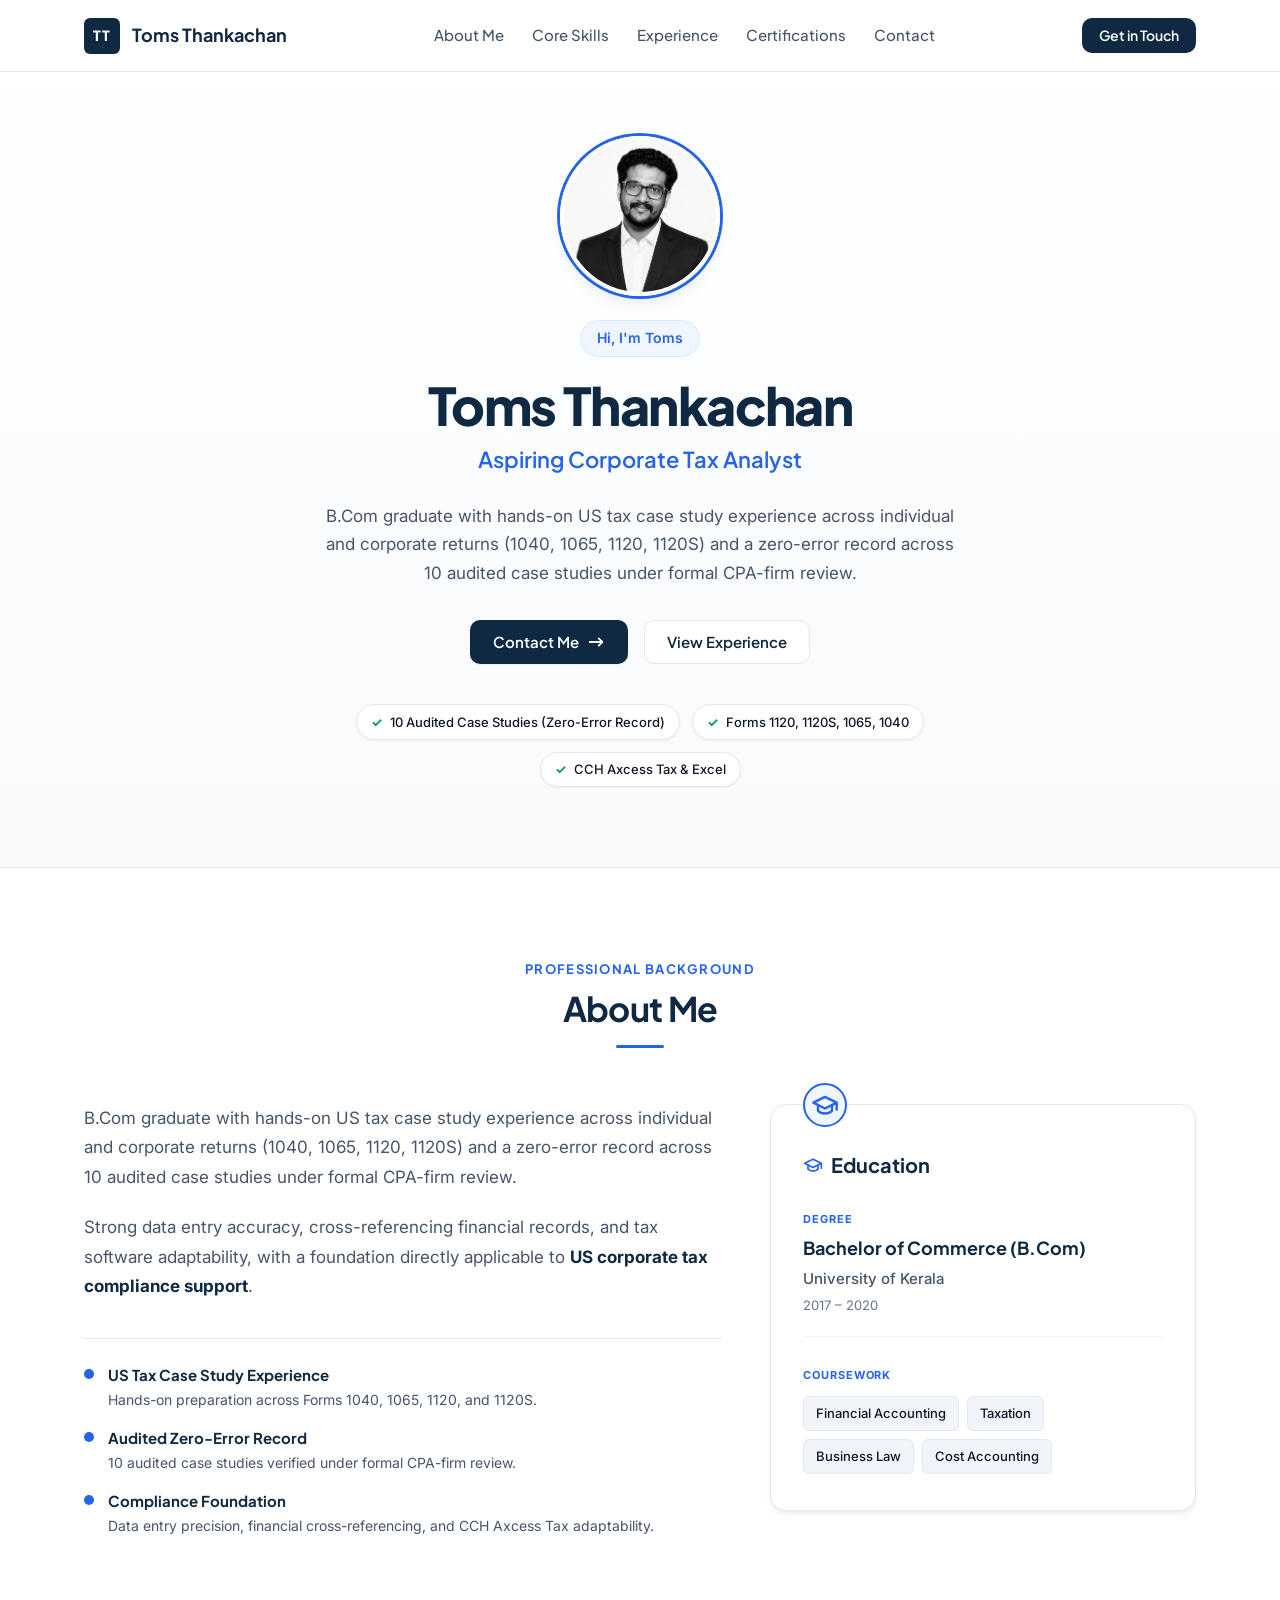
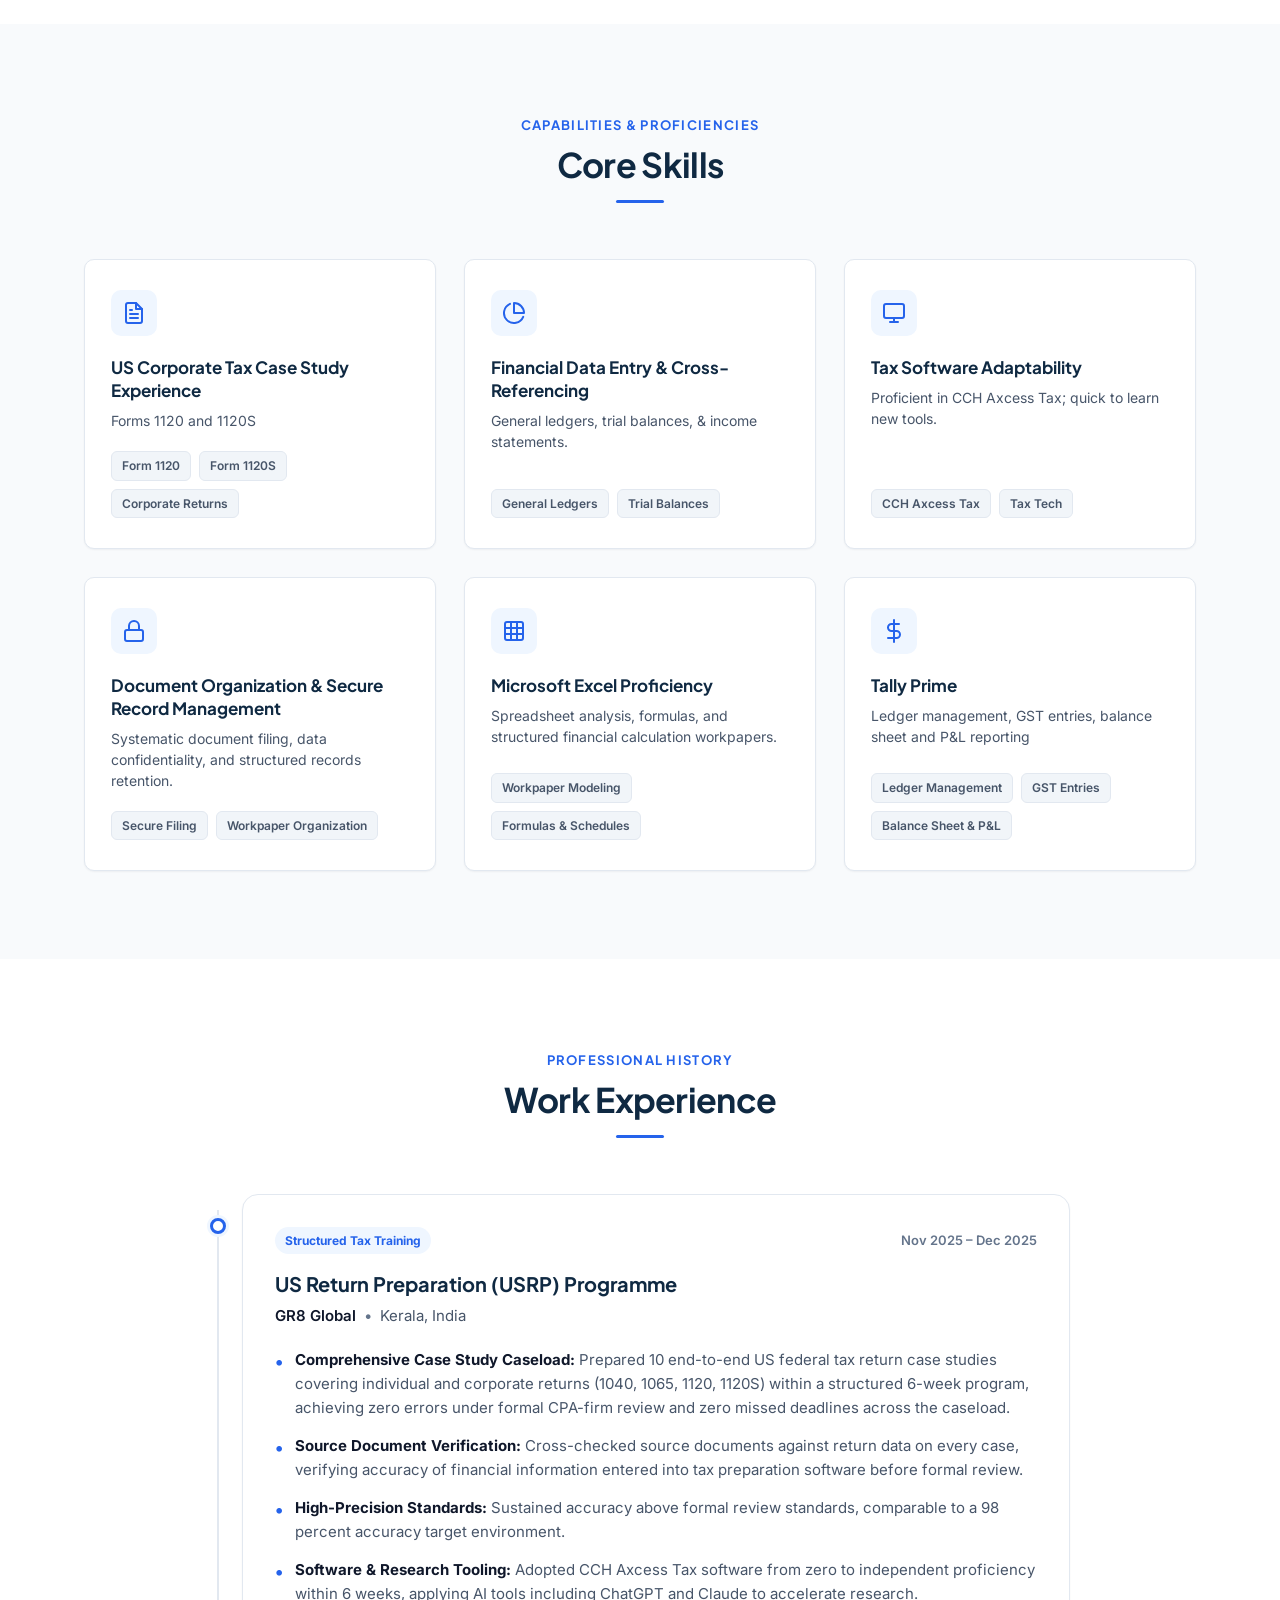
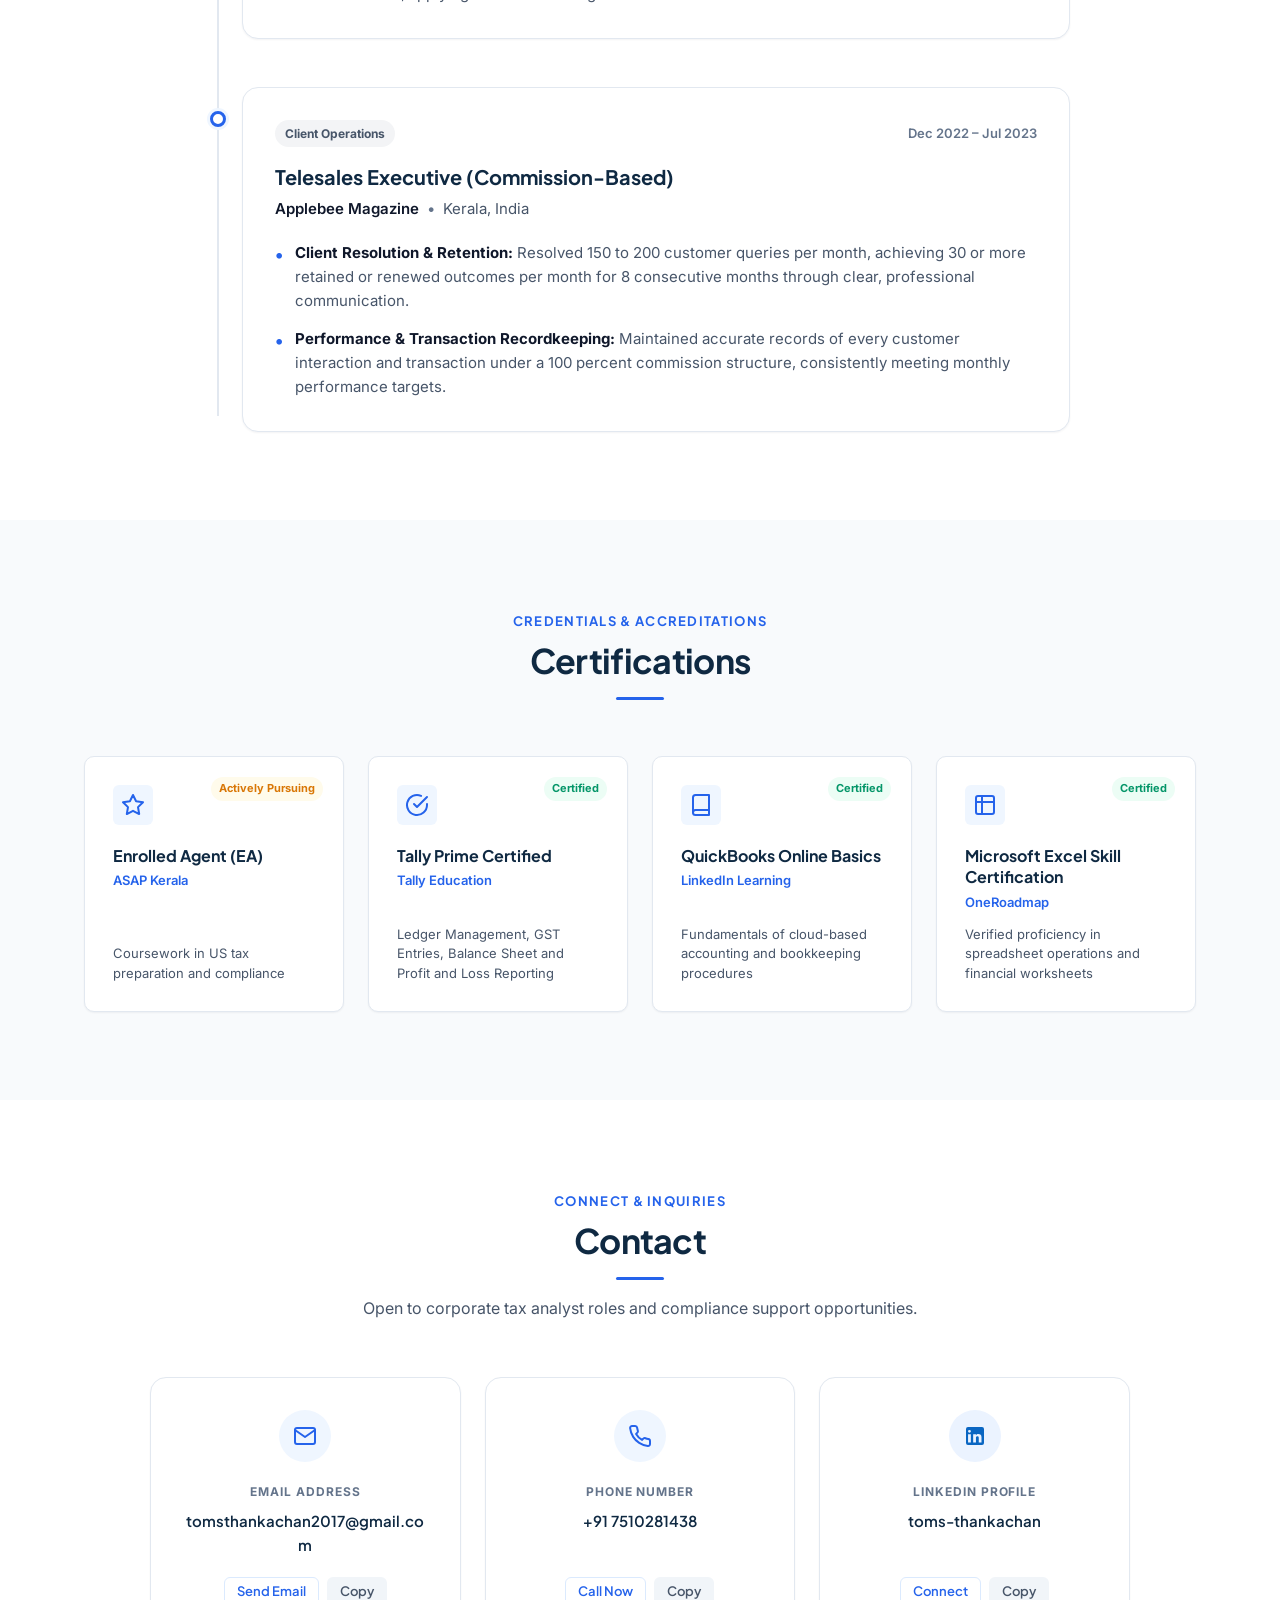
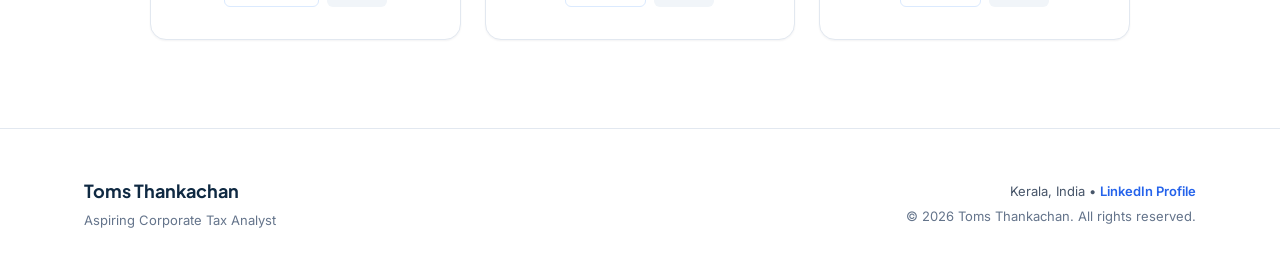
==== index.html @ 12f1b810 "Initial commit - Portfolio website for Toms Thankachan" ====
<!DOCTYPE html>
<html lang="en">

<head>
  <meta charset="UTF-8" />
  <meta name="viewport" content="width=device-width, initial-scale=1.0" />
  <meta name="description"
    content="Professional Portfolio of Toms Thankachan — Aspiring Corporate Tax Analyst with hands-on US tax case study experience (Forms 1040, 1065, 1120, 1120S) and zero-error audit record." />
  <title>Toms Thankachan | Aspiring Corporate Tax Analyst</title>

  <!-- Google Fonts: Plus Jakarta Sans & Inter -->
  <link rel="preconnect" href="https://fonts.googleapis.com" />
  <link rel="preconnect" href="https://fonts.gstatic.com" crossorigin />
  <link
    href="https://fonts.googleapis.com/css2?family=Inter:wght@400;500;600;700&family=Plus+Jakarta+Sans:wght@500;600;700;800&display=swap"
    rel="stylesheet" />

  <!-- Favicon -->
  <link rel="icon" type="image/svg+xml" href="favicon.svg" />

  <!-- Stylesheet -->
  <link rel="stylesheet" href="styles.css" />
</head>

<body>
  <!-- Header / Navigation Bar -->
  <header class="site-header" id="navbar">
    <div class="container nav-container">
      <a href="#hero" class="brand-logo" aria-label="Toms Thankachan Home">
        <span class="logo-mark">TT</span>
        <span class="logo-text">Toms Thankachan</span>
      </a>

      <nav class="main-nav" id="mainNav" aria-label="Primary Navigation">
        <ul class="nav-links">
          <li><a href="#summary" class="nav-link">About Me</a></li>
          <li><a href="#skills" class="nav-link">Core Skills</a></li>
          <li><a href="#experience" class="nav-link">Experience</a></li>
          <li><a href="#certifications" class="nav-link">Certifications</a></li>
          <li><a href="#contact" class="nav-link nav-cta-link">Contact</a></li>
        </ul>
      </nav>

      <div class="nav-actions">
        <a href="#contact" class="btn btn-sm btn-primary header-cta">Get in Touch</a>
        <button class="mobile-toggle" id="mobileToggle" aria-label="Toggle Navigation Menu" aria-expanded="false">
          <span class="hamburger-bar"></span>
          <span class="hamburger-bar"></span>
          <span class="hamburger-bar"></span>
        </button>
      </div>
    </div>
  </header>

  <!-- Main Content Wrapper -->
  <main>
    <!-- Section 1: Hero -->
    <section class="section hero-section" id="hero">
      <div class="container hero-container">
        <div class="hero-photo reveal">
          <img src="TOMS.jpeg" alt="Toms Thankachan — Aspiring Corporate Tax Analyst" class="hero-photo-img" width="160"
            height="160" />
        </div>

        <div class="hero-content reveal delay-1">
          <div class="badge hero-badge">
            <span>Hi, I'm Toms</span>
          </div>

          <h1 class="hero-title">Toms Thankachan</h1>
          <p class="hero-tagline">Aspiring Corporate Tax Analyst</p>

          <p class="hero-intro">
            B.Com graduate with hands-on US tax case study experience across individual and corporate returns (1040,
            1065, 1120, 1120S) and a zero-error record across 10 audited case studies under formal CPA-firm review.
          </p>

          <div class="hero-cta-group">
            <a href="#contact" class="btn btn-primary" id="heroContactBtn">
              <span>Contact Me</span>
              <svg viewBox="0 0 20 20" fill="currentColor" width="18" height="18" aria-hidden="true">
                <path fill-rule="evenodd"
                  d="M12.293 5.293a1 1 0 011.414 0l4 4a1 1 0 010 1.414l-4 4a1 1 0 01-1.414-1.414L14.586 11H3a1 1 0 110-2h11.586l-2.293-2.293a1 1 0 010-1.414z"
                  clip-rule="evenodd" />
              </svg>
            </a>
            <a href="#experience" class="btn btn-secondary">
              <span>View Experience</span>
            </a>
          </div>

          <div class="hero-highlights">
            <div class="highlight-pill">
              <span class="pill-check">&#10003;</span>
              <span>10 Audited Case Studies (Zero-Error Record)</span>
            </div>
            <div class="highlight-pill">
              <span class="pill-check">&#10003;</span>
              <span>Forms 1120, 1120S, 1065, 1040</span>
            </div>
            <div class="highlight-pill">
              <span class="pill-check">&#10003;</span>
              <span>CCH Axcess Tax & Excel</span>
            </div>
          </div>
        </div>
      </div>
    </section>

    <!-- Section 2: About Me (Summary + Education merged) -->
    <section class="section about-section" id="summary">
      <div class="container">
        <div class="section-header reveal">
          <span class="section-eyebrow">Professional Background</span>
          <h2 class="section-title">About Me</h2>
          <div class="section-title-line"></div>
        </div>

        <div class="about-grid reveal">
          <!-- Left Column: Summary Text -->
          <div class="about-text-col">
            <p class="about-paragraph">
              B.Com graduate with hands-on US tax case study experience across individual and corporate returns (1040,
              1065, 1120, 1120S) and a zero-error record across 10 audited case studies under formal CPA-firm review.
            </p>
            <p class="about-paragraph">
              Strong data entry accuracy, cross-referencing financial records, and tax software adaptability, with a
              foundation directly applicable to <strong>US corporate tax compliance support</strong>.
            </p>

            <div class="about-highlights">
              <div class="about-highlight-item">
                <div class="about-highlight-dot"></div>
                <div>
                  <strong>US Tax Case Study Experience</strong>
                  <p>Hands-on preparation across Forms 1040, 1065, 1120, and 1120S.</p>
                </div>
              </div>
              <div class="about-highlight-item">
                <div class="about-highlight-dot"></div>
                <div>
                  <strong>Audited Zero-Error Record</strong>
                  <p>10 audited case studies verified under formal CPA-firm review.</p>
                </div>
              </div>
              <div class="about-highlight-item">
                <div class="about-highlight-dot"></div>
                <div>
                  <strong>Compliance Foundation</strong>
                  <p>Data entry precision, financial cross-referencing, and CCH Axcess Tax adaptability.</p>
                </div>
              </div>
            </div>
          </div>

          <!-- Right Column: Education Card -->
          <div class="about-edu-col">
            <div class="about-edu-card">
              <div class="about-edu-icon-ring">
                <svg viewBox="0 0 24 24" width="28" height="28" fill="none" stroke="currentColor" stroke-width="2"
                  stroke-linecap="round" stroke-linejoin="round">
                  <path d="M22 10v6M2 10l10-5 10 5-10 5z"></path>
                  <path d="M6 12v5c3 3 9 3 12 0v-5"></path>
                </svg>
              </div>
              <h3 class="about-edu-heading">
                <svg viewBox="0 0 24 24" width="20" height="20" fill="none" stroke="currentColor" stroke-width="2"
                  stroke-linecap="round" stroke-linejoin="round" class="about-edu-heading-icon">
                  <path d="M22 10v6M2 10l10-5 10 5-10 5z"></path>
                  <path d="M6 12v5c3 3 9 3 12 0v-5"></path>
                </svg>
                Education
              </h3>

              <div class="about-edu-body">
                <span class="about-edu-label">DEGREE</span>
                <h4 class="about-edu-degree">Bachelor of Commerce (B.Com)</h4>
                <p class="about-edu-institution">University of Kerala</p>
                <p class="about-edu-period">2017 – 2020</p>
              </div>

              <div class="about-edu-coursework">
                <span class="about-edu-label">COURSEWORK</span>
                <div class="coursework-tags">
                  <span class="coursework-tag">Financial Accounting</span>
                  <span class="coursework-tag">Taxation</span>
                  <span class="coursework-tag">Business Law</span>
                  <span class="coursework-tag">Cost Accounting</span>
                </div>
              </div>
            </div>
          </div>
        </div>
      </div>
    </section>

    <!-- Section 3: Core Skills -->
    <section class="section skills-section" id="skills">
      <div class="container">
        <div class="section-header reveal">
          <span class="section-eyebrow">Capabilities & Proficiencies</span>
          <h2 class="section-title">Core Skills</h2>
          <div class="section-title-line"></div>
        </div>

        <div class="skills-grid">
          <!-- Skill 1 -->
          <div class="skill-card reveal">
            <div class="skill-icon-wrapper">
              <svg viewBox="0 0 24 24" width="24" height="24" fill="none" stroke="currentColor" stroke-width="2"
                stroke-linecap="round" stroke-linejoin="round">
                <path d="M14 2H6a2 2 0 0 0-2 2v16a2 2 0 0 0 2 2h12a2 2 0 0 0 2-2V8z"></path>
                <polyline points="14 2 14 8 20 8"></polyline>
                <line x1="16" y1="13" x2="8" y2="13"></line>
                <line x1="16" y1="17" x2="8" y2="17"></line>
                <polyline points="10 9 9 9 8 9"></polyline>
              </svg>
            </div>
            <div class="skill-content">
              <h3 class="skill-title">US Corporate Tax Case Study Experience</h3>
              <p class="skill-description">Forms 1120 and 1120S</p>
              <div class="skill-tags">
                <span class="skill-tag">Form 1120</span>
                <span class="skill-tag">Form 1120S</span>
                <span class="skill-tag">Corporate Returns</span>
              </div>
            </div>
          </div>

          <!-- Skill 2 -->
          <div class="skill-card reveal delay-1">
            <div class="skill-icon-wrapper">
              <svg viewBox="0 0 24 24" width="24" height="24" fill="none" stroke="currentColor" stroke-width="2" stroke-linecap="round" stroke-linejoin="round">
                <path d="M21.21 15.89A10 10 0 1 1 8 2.83"></path>
                <path d="M22 12A10 10 0 0 0 12 2v10z"></path>
              </svg>
            </div>
            <div class="skill-content">
              <h3 class="skill-title">Financial Data Entry & Cross-Referencing</h3>
              <p class="skill-description">General ledgers, trial balances, & income statements.</p>
              <div class="skill-tags">
                <span class="skill-tag">General Ledgers</span>
                <span class="skill-tag">Trial Balances</span>
              </div>
            </div>
          </div>

          <!-- Skill 3 -->
          <div class="skill-card reveal delay-2">
            <div class="skill-icon-wrapper">
              <svg viewBox="0 0 24 24" width="24" height="24" fill="none" stroke="currentColor" stroke-width="2" stroke-linecap="round" stroke-linejoin="round">
                <rect x="2" y="3" width="20" height="14" rx="2" ry="2"></rect>
                <line x1="8" y1="21" x2="16" y2="21"></line>
                <line x1="12" y1="17" x2="12" y2="21"></line>
              </svg>
            </div>
            <div class="skill-content">
              <h3 class="skill-title">Tax Software Adaptability</h3>
              <p class="skill-description">Proficient in CCH Axcess Tax; quick to learn new tools.</p>
              <div class="skill-tags">
                <span class="skill-tag">CCH Axcess Tax</span>
                <span class="skill-tag">Tax Tech</span>
              </div>
            </div>
          </div>

          <!-- Skill 4 -->
          <div class="skill-card reveal">
            <div class="skill-icon-wrapper">
              <svg viewBox="0 0 24 24" width="24" height="24" fill="none" stroke="currentColor" stroke-width="2"
                stroke-linecap="round" stroke-linejoin="round">
                <rect x="3" y="11" width="18" height="11" rx="2" ry="2"></rect>
                <path d="M7 11V7a5 5 0 0 1 10 0v4"></path>
              </svg>
            </div>
            <div class="skill-content">
              <h3 class="skill-title">Document Organization & Secure Record Management</h3>
              <p class="skill-description">Systematic document filing, data confidentiality, and structured records
                retention.</p>
              <div class="skill-tags">
                <span class="skill-tag">Secure Filing</span>
                <span class="skill-tag">Workpaper Organization</span>
              </div>
            </div>
          </div>

          <!-- Skill 5 -->
          <div class="skill-card reveal delay-1">
            <div class="skill-icon-wrapper">
              <svg viewBox="0 0 24 24" width="24" height="24" fill="none" stroke="currentColor" stroke-width="2"
                stroke-linecap="round" stroke-linejoin="round">
                <rect x="3" y="3" width="18" height="18" rx="2" ry="2"></rect>
                <line x1="3" y1="9" x2="21" y2="9"></line>
                <line x1="3" y1="15" x2="21" y2="15"></line>
                <line x1="9" y1="3" x2="9" y2="21"></line>
                <line x1="15" y1="3" x2="15" y2="21"></line>
              </svg>
            </div>
            <div class="skill-content">
              <h3 class="skill-title">Microsoft Excel Proficiency</h3>
              <p class="skill-description">Spreadsheet analysis, formulas, and structured financial calculation
                workpapers.</p>
              <div class="skill-tags">
                <span class="skill-tag">Workpaper Modeling</span>
                <span class="skill-tag">Formulas & Schedules</span>
              </div>
            </div>
          </div>

          <!-- Skill 6 -->
          <div class="skill-card reveal delay-2">
            <div class="skill-icon-wrapper">
              <svg viewBox="0 0 24 24" width="24" height="24" fill="none" stroke="currentColor" stroke-width="2"
                stroke-linecap="round" stroke-linejoin="round">
                <line x1="12" y1="1" x2="12" y2="23"></line>
                <path d="M17 5H9.5a3.5 3.5 0 0 0 0 7h5a3.5 3.5 0 0 1 0 7H6"></path>
              </svg>
            </div>
            <div class="skill-content">
              <h3 class="skill-title">Tally Prime</h3>
              <p class="skill-description">Ledger management, GST entries, balance sheet and P&L reporting</p>
              <div class="skill-tags">
                <span class="skill-tag">Ledger Management</span>
                <span class="skill-tag">GST Entries</span>
                <span class="skill-tag">Balance Sheet & P&L</span>
              </div>
            </div>
          </div>
        </div>
      </div>
    </section>

    <!-- Section 4: Experience -->
    <section class="section experience-section" id="experience">
      <div class="container">
        <div class="section-header reveal">
          <span class="section-eyebrow">Professional History</span>
          <h2 class="section-title">Work Experience</h2>
          <div class="section-title-line"></div>
        </div>

        <div class="timeline">
          <!-- Experience Item 1 -->
          <div class="timeline-item reveal">
            <div class="timeline-marker">
              <div class="marker-dot"></div>
            </div>
            <div class="timeline-card">
              <div class="card-badge-row">
                <span class="role-type-badge">Structured Tax Training</span>
                <span class="period-badge">Nov 2025 – Dec 2025</span>
              </div>

              <h3 class="timeline-role">US Return Preparation (USRP) Programme</h3>
              <div class="timeline-company-meta">
                <span class="company-name">GR8 Global</span>
                <span class="meta-dot">&bull;</span>
                <span class="company-location">Kerala, India</span>
              </div>

              <ul class="timeline-responsibilities">
                <li>
                  <strong>Comprehensive Case Study Caseload:</strong> Prepared 10 end-to-end US federal tax return case
                  studies covering individual and corporate returns (1040, 1065, 1120, 1120S) within a structured 6-week
                  program, achieving zero errors under formal CPA-firm review and zero missed deadlines across the
                  caseload.
                </li>
                <li>
                  <strong>Source Document Verification:</strong> Cross-checked source documents against return data on
                  every case, verifying accuracy of financial information entered into tax preparation software before
                  formal review.
                </li>
                <li>
                  <strong>High-Precision Standards:</strong> Sustained accuracy above formal review standards,
                  comparable to a 98 percent accuracy target environment.
                </li>
                <li>
                  <strong>Software & Research Tooling:</strong> Adopted CCH Axcess Tax software from zero to independent
                  proficiency within 6 weeks, applying AI tools including ChatGPT and Claude to accelerate research.
                </li>
              </ul>
            </div>
          </div>

          <!-- Experience Item 2 -->
          <div class="timeline-item reveal delay-1">
            <div class="timeline-marker">
              <div class="marker-dot"></div>
            </div>
            <div class="timeline-card">
              <div class="card-badge-row">
                <span class="role-type-badge secondary-badge">Client Operations</span>
                <span class="period-badge">Dec 2022 – Jul 2023</span>
              </div>

              <h3 class="timeline-role">Telesales Executive (Commission-Based)</h3>
              <div class="timeline-company-meta">
                <span class="company-name">Applebee Magazine</span>
                <span class="meta-dot">&bull;</span>
                <span class="company-location">Kerala, India</span>
              </div>

              <ul class="timeline-responsibilities">
                <li>
                  <strong>Client Resolution & Retention:</strong> Resolved 150 to 200 customer queries per month,
                  achieving 30 or more retained or renewed outcomes per month for 8 consecutive months through clear,
                  professional communication.
                </li>
                <li>
                  <strong>Performance & Transaction Recordkeeping:</strong> Maintained accurate records of every
                  customer interaction and transaction under a 100 percent commission structure, consistently meeting
                  monthly performance targets.
                </li>
              </ul>
            </div>
          </div>
        </div>
      </div>
    </section>

    <!-- Section 5: Certifications -->
    <section class="section certs-section" id="certifications">
      <div class="container">
        <div class="section-header reveal">
          <span class="section-eyebrow">Credentials & Accreditations</span>
          <h2 class="section-title">Certifications</h2>
          <div class="section-title-line"></div>
        </div>

        <div class="certs-grid">
          <!-- Cert 1 -->
          <div class="cert-card reveal">
            <div class="cert-status-badge in-progress">Actively Pursuing</div>
            <div class="cert-icon-container">
              <svg viewBox="0 0 24 24" width="24" height="24" fill="none" stroke="currentColor" stroke-width="2"
                stroke-linecap="round" stroke-linejoin="round">
                <path d="M12 2l3.09 6.26L22 9.27l-5 4.87 1.18 6.88L12 17.77l-6.18 3.25L7 14.14 2 9.27l6.91-1.01L12 2z">
                </path>
              </svg>
            </div>
            <h3 class="cert-title">Enrolled Agent (EA)</h3>
            <p class="cert-issuer">ASAP Kerala</p>
            <p class="cert-desc">Coursework in US tax preparation and compliance</p>
          </div>

          <!-- Cert 2 -->
          <div class="cert-card reveal delay-1">
            <div class="cert-status-badge certified">Certified</div>
            <div class="cert-icon-container">
              <svg viewBox="0 0 24 24" width="24" height="24" fill="none" stroke="currentColor" stroke-width="2"
                stroke-linecap="round" stroke-linejoin="round">
                <path d="M22 11.08V12a10 10 0 1 1-5.93-9.14"></path>
                <polyline points="22 4 12 14.01 9 11.01"></polyline>
              </svg>
            </div>
            <h3 class="cert-title">Tally Prime Certified</h3>
            <p class="cert-issuer">Tally Education</p>
            <p class="cert-desc">Ledger Management, GST Entries, Balance Sheet and Profit and Loss Reporting</p>
          </div>

          <!-- Cert 3 -->
          <div class="cert-card reveal delay-2">
            <div class="cert-status-badge certified">Certified</div>
            <div class="cert-icon-container">
              <svg viewBox="0 0 24 24" width="24" height="24" fill="none" stroke="currentColor" stroke-width="2"
                stroke-linecap="round" stroke-linejoin="round">
                <path d="M4 19.5A2.5 2.5 0 0 1 6.5 17H20"></path>
                <path d="M6.5 2H20v20H6.5A2.5 2.5 0 0 1 4 19.5v-15A2.5 2.5 0 0 1 6.5 2z"></path>
              </svg>
            </div>
            <h3 class="cert-title">QuickBooks Online Basics</h3>
            <p class="cert-issuer">LinkedIn Learning</p>
            <p class="cert-desc">Fundamentals of cloud-based accounting and bookkeeping procedures</p>
          </div>

          <!-- Cert 4 -->
          <div class="cert-card reveal delay-3">
            <div class="cert-status-badge certified">Certified</div>
            <div class="cert-icon-container">
              <svg viewBox="0 0 24 24" width="24" height="24" fill="none" stroke="currentColor" stroke-width="2"
                stroke-linecap="round" stroke-linejoin="round">
                <rect x="3" y="3" width="18" height="18" rx="2" ry="2"></rect>
                <line x1="9" y1="3" x2="9" y2="21"></line>
                <line x1="3" y1="9" x2="21" y2="9"></line>
              </svg>
            </div>
            <h3 class="cert-title">Microsoft Excel Skill Certification</h3>
            <p class="cert-issuer">OneRoadmap</p>
            <p class="cert-desc">Verified proficiency in spreadsheet operations and financial worksheets</p>
          </div>
        </div>
      </div>
    </section>

    <!-- Section 7: Contact -->
    <section class="section contact-section" id="contact">
      <div class="container">
        <div class="section-header reveal">
          <span class="section-eyebrow">Connect & Inquiries</span>
          <h2 class="section-title">Contact</h2>
          <div class="section-title-line"></div>
          <p class="section-subtitle">
            Open to corporate tax analyst roles and compliance support opportunities.
          </p>
        </div>

        <div class="contact-grid">
          <!-- Email Card -->
          <div class="contact-card reveal">
            <div class="contact-card-icon">
              <svg viewBox="0 0 24 24" width="24" height="24" fill="none" stroke="currentColor" stroke-width="2"
                stroke-linecap="round" stroke-linejoin="round">
                <path d="M4 4h16c1.1 0 2 .9 2 2v12c0 1.1-.9 2-2 2H4c-1.1 0-2-.9-2-2V6c0-1.1.9-2 2-2z"></path>
                <polyline points="22,6 12,13 2,6"></polyline>
              </svg>
            </div>
            <span class="contact-label">Email Address</span>
            <a href="mailto:tomsthankachan2017@gmail.com" class="contact-value" id="emailLink">
              tomsthankachan2017@gmail.com
            </a>
            <div class="contact-action-row">
              <a href="mailto:tomsthankachan2017@gmail.com" class="btn btn-xs btn-outline">Send Email</a>
              <button class="btn btn-xs btn-ghost copy-btn" data-copy="tomsthankachan2017@gmail.com"
                aria-label="Copy email address">
                <span class="copy-text">Copy</span>
              </button>
            </div>
          </div>

          <!-- Phone Card -->
          <div class="contact-card reveal delay-1">
            <div class="contact-card-icon">
              <svg viewBox="0 0 24 24" width="24" height="24" fill="none" stroke="currentColor" stroke-width="2"
                stroke-linecap="round" stroke-linejoin="round">
                <path
                  d="M22 16.92v3a2 2 0 0 1-2.18 2 19.79 19.79 0 0 1-8.63-3.07 19.5 19.5 0 0 1-6-6 19.79 19.79 0 0 1-3.07-8.67A2 2 0 0 1 4.11 2h3a2 2 0 0 1 2 1.72 12.84 12.84 0 0 0 .7 2.81 2 2 0 0 1-.45 2.11L8.09 9.91a16 16 0 0 0 6 6l1.27-1.27a2 2 0 0 1 2.11-.45 12.84 12.84 0 0 0 2.81.7A2 2 0 0 1 22 16.92z">
                </path>
              </svg>
            </div>
            <span class="contact-label">Phone Number</span>
            <a href="tel:+917510281438" class="contact-value" id="phoneLink">
              +91 7510281438
            </a>
            <div class="contact-action-row">
              <a href="tel:+917510281438" class="btn btn-xs btn-outline">Call Now</a>
              <button class="btn btn-xs btn-ghost copy-btn" data-copy="+917510281438" aria-label="Copy phone number">
                <span class="copy-text">Copy</span>
              </button>
            </div>
          </div>

          <!-- LinkedIn Card -->
          <div class="contact-card linkedin-card reveal delay-2">
            <div class="contact-card-icon linkedin-icon">
              <svg viewBox="0 0 24 24" width="24" height="24" fill="currentColor">
                <path
                  d="M19 3a2 2 0 0 1 2 2v14a2 2 0 0 1-2 2H5a2 2 0 0 1-2-2V5a2 2 0 0 1 2-2h14m-.5 15.5v-5.3a3.26 3.26 0 0 0-3.26-3.26c-.85 0-1.84.52-2.28 1.3v-1.11h-2.79v8.37h2.79v-4.93c0-.77.62-1.4 1.39-1.4a1.4 1.4 0 0 1 1.4 1.4v4.93h2.75M6.46 8.76a1.44 1.44 0 1 0 0-2.88 1.44 1.44 0 0 0 0 2.88M7.86 18.5V10.13H5.07V18.5h2.79z" />
              </svg>
            </div>
            <span class="contact-label">LinkedIn Profile</span>
            <a href="https://www.linkedin.com/in/toms-thankachan-093331238/" target="_blank" rel="noopener noreferrer"
              class="contact-value" id="linkedinLink">
              toms-thankachan
            </a>
            <div class="contact-action-row">
              <a href="https://www.linkedin.com/in/toms-thankachan-093331238/" target="_blank" rel="noopener noreferrer"
                class="btn btn-xs btn-outline">Connect</a>
              <button class="btn btn-xs btn-ghost copy-btn"
                data-copy="https://www.linkedin.com/in/toms-thankachan-093331238/" aria-label="Copy LinkedIn URL">
                <span class="copy-text">Copy</span>
              </button>
            </div>
          </div>
        </div>
      </div>
    </section>
  </main>

  <!-- Footer -->
  <footer class="site-footer">
    <div class="container footer-container">
      <div class="footer-brand">
        <span class="footer-logo">Toms Thankachan</span>
        <span class="footer-tagline">Aspiring Corporate Tax Analyst</span>
      </div>
      <div class="footer-meta">
        <p>Kerala, India &bull; <a href="https://www.linkedin.com/in/toms-thankachan-093331238/" target="_blank" rel="noopener noreferrer" style="color:var(--color-accent);font-weight:600;">LinkedIn Profile</a></p>
        <p class="copyright">&copy; <span id="year">2026</span> Toms Thankachan. All rights reserved.</p>
      </div>
    </div>
  </footer>

  <!-- Notification Toast Container for Copy Feedback -->
  <div class="toast" id="toast" role="status" aria-live="polite"></div>

  <!-- JavaScript -->
  <script src="app.js"></script>
</body>

</html>
---- styles.css ----
/* ==========================================================================
   TOMS THANKACHAN — CORPORATE TAX ANALYST PORTFOLIO
   Design System: Light Theme Corporate Finance & Tax
   ========================================================================== */

/* --------------------------------------------------------------------------
   1. CSS Custom Properties / Design Tokens
   -------------------------------------------------------------------------- */
:root {
  /* Color Palette - Strictly Light Theme */
  --bg-main: #F8FAFC;
  --bg-surface: #FFFFFF;
  --bg-subtle: #F1F5F9;
  --bg-accent-tint: #EFF6FF;
  --bg-card-hover: #FFFFFF;

  /* Primary Brand & Accents (Navy & Deep Corporate Blue) */
  --color-primary: #0F2942;
  --color-primary-dark: #0A1C2E;
  --color-primary-light: #1E3A5F;
  --color-accent: #2563EB;
  --color-accent-hover: #1D4ED8;
  --color-accent-subtle: #DBEAFE;
  
  /* Status / Metric Accents */
  --color-success: #059669;
  --color-success-bg: #ECFDF5;
  --color-warning: #D97706;
  --color-warning-bg: #FFFBEB;

  /* Typography Colors */
  --text-main: #0F172A;
  --text-muted: #475569;
  --text-light: #64748B;
  --text-subtle: #94A3B8;

  /* Borders & Dividers */
  --border-color: #E2E8F0;
  --border-color-subtle: #F1F5F9;
  --border-color-focus: #93C5FD;

  /* Shadows */
  --shadow-sm: 0 1px 2px 0 rgba(15, 23, 42, 0.05);
  --shadow-md: 0 4px 6px -1px rgba(15, 23, 42, 0.07), 0 2px 4px -2px rgba(15, 23, 42, 0.05);
  --shadow-lg: 0 10px 15px -3px rgba(15, 23, 42, 0.08), 0 4px 6px -4px rgba(15, 23, 42, 0.04);
  --shadow-xl: 0 20px 25px -5px rgba(15, 23, 42, 0.08), 0 8px 10px -6px rgba(15, 23, 42, 0.04);

  /* Typography */
  --font-heading: 'Plus Jakarta Sans', -apple-system, BlinkMacSystemFont, 'Segoe UI', Roboto, sans-serif;
  --font-body: 'Inter', -apple-system, BlinkMacSystemFont, 'Segoe UI', Roboto, sans-serif;

  /* Transitions */
  --transition-fast: 150ms cubic-bezier(0.4, 0, 0.2, 1);
  --transition-normal: 250ms cubic-bezier(0.4, 0, 0.2, 1);
  --transition-smooth: 350ms cubic-bezier(0.16, 1, 0.3, 1);

  /* Layout */
  --container-max: 1160px;
  --header-height: 72px;
  --header-height-scrolled: 60px;
  --border-radius-sm: 6px;
  --border-radius-md: 10px;
  --border-radius-lg: 16px;
  --border-radius-full: 9999px;
}

/* --------------------------------------------------------------------------
   2. Global Reset & Base Elements
   -------------------------------------------------------------------------- */
*, *::before, *::after {
  box-sizing: border-box;
  margin: 0;
  padding: 0;
}

html {
  scroll-behavior: smooth;
  font-size: 16px;
  text-rendering: optimizeLegibility;
  -webkit-font-smoothing: antialiased;
  -moz-osx-font-smoothing: grayscale;
}

body {
  background-color: var(--bg-main);
  color: var(--text-main);
  font-family: var(--font-body);
  line-height: 1.6;
  overflow-x: hidden;
}

img, svg {
  display: block;
  max-width: 100%;
}

a {
  color: var(--color-accent);
  text-decoration: none;
  transition: color var(--transition-fast);
}

a:hover {
  color: var(--color-accent-hover);
}

ul {
  list-style: none;
}

/* --------------------------------------------------------------------------
   3. Layout & Container
   -------------------------------------------------------------------------- */
.container {
  width: 100%;
  max-width: var(--container-max);
  margin-left: auto;
  margin-right: auto;
  padding-left: 1.5rem;
  padding-right: 1.5rem;
}

.section {
  padding: 5.5rem 0;
  position: relative;
}

.section:nth-of-type(even) {
  background-color: var(--bg-surface);
}

.section:nth-of-type(odd) {
  background-color: var(--bg-main);
}

/* Section Header Component */
.section-header {
  text-align: center;
  max-width: 680px;
  margin: 0 auto 3.5rem auto;
}

.section-eyebrow {
  display: inline-block;
  font-family: var(--font-heading);
  font-size: 0.8125rem;
  font-weight: 700;
  text-transform: uppercase;
  letter-spacing: 0.1em;
  color: var(--color-accent);
  margin-bottom: 0.5rem;
}

.section-title {
  font-family: var(--font-heading);
  font-size: 2.125rem;
  font-weight: 700;
  color: var(--color-primary);
  letter-spacing: -0.02em;
  line-height: 1.25;
}

.section-title-line {
  width: 48px;
  height: 3px;
  background: var(--color-accent);
  margin: 0.875rem auto 0 auto;
  border-radius: var(--border-radius-full);
}

.section-subtitle {
  color: var(--text-muted);
  font-size: 1rem;
  margin-top: 1rem;
  line-height: 1.6;
}

/* --------------------------------------------------------------------------
   4. Buttons & Badges
   -------------------------------------------------------------------------- */
.btn {
  display: inline-flex;
  align-items: center;
  justify-content: center;
  gap: 0.5rem;
  font-family: var(--font-heading);
  font-size: 0.9375rem;
  font-weight: 600;
  padding: 0.75rem 1.375rem;
  border-radius: var(--border-radius-md);
  border: 1px solid transparent;
  cursor: pointer;
  transition: all var(--transition-normal);
  line-height: 1.2;
}

.btn-primary {
  background-color: var(--color-primary);
  color: #FFFFFF;
  box-shadow: var(--shadow-sm);
}

.btn-primary:hover {
  background-color: var(--color-primary-light);
  color: #FFFFFF;
  transform: translateY(-2px);
  box-shadow: var(--shadow-md);
}

.btn-secondary {
  background-color: #FFFFFF;
  color: var(--color-primary);
  border-color: var(--border-color);
}

.btn-secondary:hover {
  background-color: var(--bg-subtle);
  border-color: var(--text-light);
  color: var(--color-primary-dark);
  transform: translateY(-2px);
}

.btn-outline {
  background-color: transparent;
  color: var(--color-accent);
  border-color: var(--color-accent-subtle);
}

.btn-outline:hover {
  background-color: var(--bg-accent-tint);
  border-color: var(--color-accent);
}

.btn-ghost {
  background-color: var(--bg-subtle);
  color: var(--text-muted);
}

.btn-ghost:hover {
  background-color: var(--border-color);
  color: var(--text-main);
}

.btn-sm {
  padding: 0.5rem 1rem;
  font-size: 0.875rem;
}

.btn-xs {
  padding: 0.375rem 0.75rem;
  font-size: 0.8125rem;
  border-radius: var(--border-radius-sm);
}

.badge {
  display: inline-flex;
  align-items: center;
  gap: 0.375rem;
  padding: 0.375rem 0.875rem;
  font-size: 0.8125rem;
  font-weight: 600;
  border-radius: var(--border-radius-full);
}

/* --------------------------------------------------------------------------
   5. Site Header & Navigation
   -------------------------------------------------------------------------- */
.site-header {
  position: fixed;
  top: 0;
  left: 0;
  right: 0;
  z-index: 1000;
  height: var(--header-height);
  background-color: rgba(255, 255, 255, 0.95);
  backdrop-filter: blur(12px);
  -webkit-backdrop-filter: blur(12px);
  border-bottom: 1px solid var(--border-color);
  transition: all var(--transition-normal);
}

.site-header.scrolled {
  height: var(--header-height-scrolled);
  box-shadow: var(--shadow-md);
}

.nav-container {
  height: 100%;
  display: flex;
  align-items: center;
  justify-content: space-between;
}

.brand-logo {
  display: flex;
  align-items: center;
  gap: 0.75rem;
  color: var(--color-primary);
  font-family: var(--font-heading);
  font-weight: 700;
  font-size: 1.125rem;
}

.brand-logo:hover {
  color: var(--color-accent);
}

.logo-mark {
  display: inline-flex;
  align-items: center;
  justify-content: center;
  width: 36px;
  height: 36px;
  background: var(--color-primary);
  color: #FFFFFF;
  font-size: 0.875rem;
  font-weight: 800;
  border-radius: var(--border-radius-sm);
  letter-spacing: 0.05em;
}

.nav-links {
  display: flex;
  align-items: center;
  gap: 1.75rem;
}

.nav-link {
  font-family: var(--font-heading);
  font-size: 0.9375rem;
  font-weight: 500;
  color: var(--text-muted);
  position: relative;
  padding: 0.25rem 0;
  transition: color var(--transition-fast);
}

.nav-link::after {
  content: '';
  position: absolute;
  bottom: -2px;
  left: 0;
  width: 0;
  height: 2px;
  background-color: var(--color-accent);
  transition: width var(--transition-fast);
}

.nav-link:hover,
.nav-link.active {
  color: var(--color-primary);
}

.nav-link.active::after {
  width: 100%;
}

.nav-actions {
  display: flex;
  align-items: center;
  gap: 1rem;
}

.header-cta {
  display: inline-flex;
}

.mobile-toggle {
  display: none;
  background: transparent;
  border: none;
  cursor: pointer;
  padding: 0.5rem;
}

.hamburger-bar {
  display: block;
  width: 22px;
  height: 2px;
  background-color: var(--color-primary);
  margin: 4px 0;
  transition: transform var(--transition-fast), opacity var(--transition-fast);
}

/* --------------------------------------------------------------------------
   6. Hero Section
   -------------------------------------------------------------------------- */
.hero-section {
  padding-top: calc(var(--header-height) + 4rem);
  padding-bottom: 5rem;
  background: linear-gradient(180deg, #FFFFFF 0%, #F8FAFC 100%);
  border-bottom: 1px solid var(--border-color);
}

.hero-container {
  display: flex;
  flex-direction: column;
  align-items: center;
  text-align: center;
  max-width: 780px;
  margin: 0 auto;
}

/* Hero Profile Photo */
.hero-photo {
  margin-bottom: 1.5rem;
}

.hero-photo-img {
  width: 160px;
  height: 160px;
  border-radius: 50%;
  object-fit: cover;
  object-position: center top;
  border: 4px solid #FFFFFF;
  box-shadow: 0 0 0 3px var(--color-accent), var(--shadow-lg);
  transition: transform var(--transition-normal), box-shadow var(--transition-normal);
}

.hero-photo-img:hover {
  transform: scale(1.04);
  box-shadow: 0 0 0 4px var(--color-accent), var(--shadow-xl);
}

.hero-badge {
  background-color: var(--bg-accent-tint);
  color: var(--color-accent);
  border: 1px solid var(--color-accent-subtle);
  margin-bottom: 1.25rem;
  font-size: 0.875rem;
  padding: 0.4rem 1rem;
}

.badge-emoji {
  font-size: 1rem;
  line-height: 1;
}

.hero-title {
  font-family: var(--font-heading);
  font-size: 3.25rem;
  font-weight: 800;
  color: var(--color-primary);
  letter-spacing: -0.03em;
  line-height: 1.1;
  margin-bottom: 0.5rem;
}

.hero-tagline {
  font-family: var(--font-heading);
  font-size: 1.375rem;
  font-weight: 600;
  color: var(--color-accent);
  margin-bottom: 1.5rem;
}

.hero-content {
  display: flex;
  flex-direction: column;
  align-items: center;
  text-align: center;
  width: 100%;
}

.hero-intro {
  font-size: 1.0625rem;
  color: var(--text-muted);
  line-height: 1.7;
  margin-bottom: 2rem;
  max-width: 640px;
  margin-left: auto;
  margin-right: auto;
}

.hero-cta-group {
  display: flex;
  align-items: center;
  justify-content: center;
  gap: 1rem;
  margin-bottom: 2.5rem;
  width: 100%;
  flex-wrap: wrap;
}

.hero-highlights {
  display: flex;
  flex-wrap: wrap;
  gap: 0.75rem;
  justify-content: center;
}

.highlight-pill {
  display: inline-flex;
  align-items: center;
  gap: 0.5rem;
  background-color: #FFFFFF;
  border: 1px solid var(--border-color);
  padding: 0.4rem 0.875rem;
  border-radius: var(--border-radius-full);
  font-size: 0.8125rem;
  font-weight: 500;
  color: var(--text-main);
  box-shadow: var(--shadow-sm);
}

.pill-check {
  color: var(--color-success);
  font-weight: 700;
}

/* Hero Profile Card Column */
.profile-card {
  background: #FFFFFF;
  border-radius: var(--border-radius-lg);
  border: 1px solid var(--border-color);
  box-shadow: var(--shadow-lg);
  overflow: hidden;
  position: relative;
  transition: transform var(--transition-normal), box-shadow var(--transition-normal);
}

.profile-card:hover {
  transform: translateY(-4px);
  box-shadow: var(--shadow-xl);
}

.card-header-accent {
  height: 8px;
  background: linear-gradient(90deg, var(--color-primary) 0%, var(--color-accent) 100%);
}

.profile-card-body {
  padding: 2rem;
}

.profile-avatar {
  width: 72px;
  height: 72px;
  background: linear-gradient(135deg, var(--color-primary) 0%, var(--color-primary-light) 100%);
  border-radius: 50%;
  display: flex;
  align-items: center;
  justify-content: center;
  margin-bottom: 1.25rem;
  box-shadow: var(--shadow-md);
}

.avatar-initials {
  color: #FFFFFF;
  font-family: var(--font-heading);
  font-size: 1.5rem;
  font-weight: 800;
  letter-spacing: 0.05em;
}

.profile-card-name {
  font-family: var(--font-heading);
  font-size: 1.375rem;
  font-weight: 700;
  color: var(--color-primary);
  margin-bottom: 0.25rem;
}

.profile-card-role {
  font-size: 0.875rem;
  font-weight: 500;
  color: var(--color-accent);
  margin-bottom: 1.5rem;
}

.profile-divider {
  height: 1px;
  background-color: var(--border-color);
  margin-bottom: 1.25rem;
}

.profile-specs {
  display: flex;
  flex-direction: column;
  gap: 0.875rem;
  margin-bottom: 1.75rem;
}

.spec-row {
  display: flex;
  justify-content: space-between;
  align-items: center;
  font-size: 0.875rem;
}

.spec-label {
  color: var(--text-light);
}

.spec-value {
  font-weight: 600;
  color: var(--text-main);
}

.spec-badge {
  background-color: var(--color-success-bg);
  color: var(--color-success);
  font-size: 0.75rem;
  font-weight: 700;
  padding: 0.25rem 0.625rem;
  border-radius: var(--border-radius-full);
}

.profile-card-btn {
  display: block;
  text-align: center;
  font-family: var(--font-heading);
  font-size: 0.875rem;
  font-weight: 600;
  color: var(--color-accent);
  padding-top: 0.75rem;
  border-top: 1px solid var(--border-color-subtle);
}

.profile-card-btn:hover {
  color: var(--color-accent-hover);
}

/* --------------------------------------------------------------------------
   7. About Me Section (Merged Summary + Education)
   -------------------------------------------------------------------------- */
.about-grid {
  display: grid;
  grid-template-columns: 1.2fr 0.8fr;
  gap: 3rem;
  align-items: start;
}

.about-text-col {
  display: flex;
  flex-direction: column;
  gap: 1.25rem;
}

.about-paragraph {
  font-size: 1.0625rem;
  line-height: 1.75;
  color: var(--text-muted);
}

.about-paragraph strong {
  color: var(--color-primary);
}

.about-highlights {
  display: flex;
  flex-direction: column;
  gap: 1rem;
  margin-top: 1rem;
  padding-top: 1.5rem;
  border-top: 1px solid var(--border-color);
}

.about-highlight-item {
  display: flex;
  gap: 0.875rem;
  align-items: flex-start;
}

.about-highlight-dot {
  width: 10px;
  height: 10px;
  border-radius: 50%;
  background-color: var(--color-accent);
  margin-top: 0.375rem;
  flex-shrink: 0;
}

.about-highlight-item strong {
  display: block;
  font-family: var(--font-heading);
  font-size: 0.9375rem;
  color: var(--color-primary);
  margin-bottom: 0.125rem;
}

.about-highlight-item p {
  font-size: 0.875rem;
  color: var(--text-muted);
  line-height: 1.5;
}

/* About Education Card */
.about-edu-card {
  background: #FFFFFF;
  border: 1px solid var(--border-color);
  border-radius: var(--border-radius-lg);
  padding: 2.25rem 2rem;
  box-shadow: var(--shadow-md);
  position: relative;
  transition: transform var(--transition-normal), box-shadow var(--transition-normal);
}

.about-edu-card:hover {
  transform: translateY(-4px);
  box-shadow: var(--shadow-lg);
  border-color: var(--border-color-focus);
}

.about-edu-icon-ring {
  width: 44px;
  height: 44px;
  border-radius: 50%;
  background-color: var(--bg-accent-tint);
  border: 2px solid var(--color-accent);
  color: var(--color-accent);
  display: flex;
  align-items: center;
  justify-content: center;
  position: absolute;
  top: -22px;
  left: 2rem;
}

.about-edu-heading {
  font-family: var(--font-heading);
  font-size: 1.25rem;
  font-weight: 700;
  color: var(--color-primary);
  display: flex;
  align-items: center;
  gap: 0.5rem;
  margin-top: 0.5rem;
  margin-bottom: 1.5rem;
}

.about-edu-heading-icon {
  color: var(--color-accent);
}

.about-edu-body {
  margin-bottom: 1.5rem;
  padding-bottom: 1.25rem;
  border-bottom: 1px solid var(--border-color-subtle);
}

.about-edu-label {
  display: inline-block;
  font-size: 0.6875rem;
  font-weight: 700;
  letter-spacing: 0.08em;
  color: var(--color-accent);
  margin-bottom: 0.375rem;
}

.about-edu-degree {
  font-family: var(--font-heading);
  font-size: 1.125rem;
  font-weight: 700;
  color: var(--color-primary);
  margin-bottom: 0.25rem;
}

.about-edu-institution {
  font-size: 0.9375rem;
  color: var(--text-muted);
  font-weight: 500;
}

.about-edu-period {
  font-size: 0.8125rem;
  color: var(--text-light);
  margin-top: 0.25rem;
}

.about-edu-coursework .about-edu-label {
  margin-bottom: 0.75rem;
}

.summary-point {
  display: flex;
  gap: 0.875rem;
  align-items: flex-start;
}

.point-bullet {
  width: 10px;
  height: 10px;
  border-radius: 50%;
  background-color: var(--color-accent);
  margin-top: 0.375rem;
  flex-shrink: 0;
}

.summary-point strong {
  display: block;
  font-family: var(--font-heading);
  font-size: 0.9375rem;
  color: var(--color-primary);
  margin-bottom: 0.25rem;
}

.summary-point p {
  font-size: 0.875rem;
  color: var(--text-muted);
  line-height: 1.5;
}

/* --------------------------------------------------------------------------
   8. Core Skills Section
   -------------------------------------------------------------------------- */
.skills-category {
  margin-bottom: 3rem;
}

.skills-category:last-child {
  margin-bottom: 0;
}

.skills-category-title {
  font-family: var(--font-heading);
  font-size: 1.125rem;
  font-weight: 700;
  color: var(--color-primary);
  display: flex;
  align-items: center;
  gap: 0.625rem;
  margin-bottom: 1.5rem;
  padding-bottom: 0.75rem;
  border-bottom: 2px solid var(--border-color);
  text-transform: uppercase;
  letter-spacing: 0.05em;
}

.skills-category-title svg {
  color: var(--color-accent);
}

.skills-grid {
  display: grid;
  grid-template-columns: repeat(3, 1fr);
  gap: 1.75rem;
}

.grid-3x3 {
  grid-template-columns: repeat(3, 1fr);
}

.skill-card {
  background: #FFFFFF;
  border: 1px solid var(--border-color);
  border-radius: var(--border-radius-md);
  padding: 1.875rem 1.625rem;
  display: flex;
  flex-direction: column;
  height: 100%;
  position: relative;
  overflow: hidden;
  box-shadow: var(--shadow-sm);
  transition: transform 0.35s cubic-bezier(0.16, 1, 0.3, 1), box-shadow 0.35s cubic-bezier(0.16, 1, 0.3, 1), border-color 0.35s cubic-bezier(0.16, 1, 0.3, 1);
}

/* Cool Animated Top Gradient Accent Bar on Hover */
.skill-card::before {
  content: '';
  position: absolute;
  top: 0;
  left: 0;
  width: 0%;
  height: 3.5px;
  background: linear-gradient(90deg, var(--color-accent) 0%, var(--color-primary) 100%);
  transition: width 0.35s cubic-bezier(0.16, 1, 0.3, 1);
}

.skill-card:hover::before {
  width: 100%;
}

.skill-card:hover {
  transform: translateY(-8px) scale(1.015);
  border-color: var(--border-color-focus);
  box-shadow: 0 20px 30px -10px rgba(15, 41, 66, 0.12), 0 8px 16px -4px rgba(37, 99, 235, 0.08);
}

.skill-icon-wrapper {
  width: 46px;
  height: 46px;
  border-radius: var(--border-radius-md);
  background-color: var(--bg-accent-tint);
  color: var(--color-accent);
  display: flex;
  align-items: center;
  justify-content: center;
  margin-bottom: 1.25rem;
  transition: transform 0.35s cubic-bezier(0.34, 1.56, 0.64, 1), background-color 0.3s ease, color 0.3s ease;
}

.skill-card:hover .skill-icon-wrapper {
  background-color: var(--color-accent-subtle);
  color: var(--color-accent-hover);
  transform: scale(1.12) rotate(3deg);
}

.skill-content {
  flex: 1;
  display: flex;
  flex-direction: column;
}

.skill-title {
  font-family: var(--font-heading);
  font-size: 1.0625rem;
  font-weight: 700;
  color: var(--color-primary);
  margin-bottom: 0.5rem;
  line-height: 1.35;
}

.skill-description {
  font-size: 0.875rem;
  color: var(--text-muted);
  line-height: 1.5;
  margin-bottom: 1.25rem;
  flex: 1;
}

.skill-tags {
  display: flex;
  flex-wrap: wrap;
  gap: 0.5rem;
  margin-top: auto;
}

.skill-tag {
  background-color: var(--bg-subtle);
  color: var(--text-muted);
  font-size: 0.75rem;
  font-weight: 600;
  padding: 0.25rem 0.625rem;
  border-radius: var(--border-radius-sm);
  border: 1px solid var(--border-color);
}

/* --------------------------------------------------------------------------
   9. Experience Section
   -------------------------------------------------------------------------- */
.timeline {
  max-width: 860px;
  margin: 0 auto;
  position: relative;
  padding-left: 2rem;
}

.timeline::before {
  content: '';
  position: absolute;
  top: 1rem;
  bottom: 1rem;
  left: 7px;
  width: 2px;
  background-color: var(--border-color);
}

.timeline-item {
  position: relative;
  margin-bottom: 3rem;
}

.timeline-item:last-child {
  margin-bottom: 0;
}

.timeline-marker {
  position: absolute;
  left: -2rem;
  top: 1.5rem;
}

.marker-dot {
  width: 16px;
  height: 16px;
  border-radius: 50%;
  background-color: #FFFFFF;
  border: 3px solid var(--color-accent);
  box-shadow: 0 0 0 3px var(--bg-accent-tint);
}

.timeline-card {
  background: #FFFFFF;
  border: 1px solid var(--border-color);
  border-radius: var(--border-radius-lg);
  padding: 2rem;
  box-shadow: var(--shadow-sm);
  transition: all var(--transition-normal);
}

.timeline-card:hover {
  box-shadow: var(--shadow-md);
  border-color: var(--border-color-focus);
}

.card-badge-row {
  display: flex;
  justify-content: space-between;
  align-items: center;
  margin-bottom: 0.875rem;
}

.role-type-badge {
  background-color: var(--bg-accent-tint);
  color: var(--color-accent);
  font-size: 0.75rem;
  font-weight: 700;
  padding: 0.25rem 0.625rem;
  border-radius: var(--border-radius-full);
}

.role-type-badge.secondary-badge {
  background-color: #F3F4F6;
  color: var(--text-muted);
}

.period-badge {
  font-size: 0.8125rem;
  font-weight: 600;
  color: var(--text-light);
}

.timeline-role {
  font-family: var(--font-heading);
  font-size: 1.25rem;
  font-weight: 700;
  color: var(--color-primary);
  margin-bottom: 0.25rem;
}

.timeline-company-meta {
  display: flex;
  align-items: center;
  gap: 0.5rem;
  font-size: 0.9375rem;
  color: var(--text-muted);
  margin-bottom: 1.25rem;
}

.company-name {
  font-weight: 600;
  color: var(--text-main);
}

.meta-dot {
  color: var(--text-light);
}

.timeline-responsibilities {
  display: flex;
  flex-direction: column;
  gap: 0.875rem;
}

.timeline-responsibilities li {
  position: relative;
  padding-left: 1.25rem;
  font-size: 0.9375rem;
  color: var(--text-muted);
  line-height: 1.6;
}

.timeline-responsibilities li::before {
  content: '•';
  position: absolute;
  left: 0;
  top: 0;
  color: var(--color-accent);
  font-weight: bold;
  font-size: 1.125rem;
}

.timeline-responsibilities strong {
  color: var(--text-main);
}

/* --------------------------------------------------------------------------
   10. Education Section
   -------------------------------------------------------------------------- */
.education-grid {
  max-width: 860px;
  margin: 0 auto;
}

.education-card {
  background: #FFFFFF;
  border: 1px solid var(--border-color);
  border-radius: var(--border-radius-lg);
  padding: 2.5rem;
  box-shadow: var(--shadow-sm);
  transition: all var(--transition-normal);
}

.education-card:hover {
  box-shadow: var(--shadow-md);
  border-color: var(--border-color-focus);
}

.education-card-top {
  display: flex;
  align-items: center;
  gap: 1.5rem;
}

.edu-icon-badge {
  width: 56px;
  height: 56px;
  background-color: var(--bg-accent-tint);
  color: var(--color-accent);
  border-radius: var(--border-radius-md);
  display: flex;
  align-items: center;
  justify-content: center;
  flex-shrink: 0;
}

.edu-period {
  font-size: 0.8125rem;
  font-weight: 700;
  color: var(--color-accent);
  margin-bottom: 0.25rem;
}

.edu-degree {
  font-family: var(--font-heading);
  font-size: 1.375rem;
  font-weight: 700;
  color: var(--color-primary);
  margin-bottom: 0.25rem;
}

.edu-institution {
  font-size: 1rem;
  color: var(--text-muted);
}

.edu-divider {
  height: 1px;
  background-color: var(--border-color);
  margin: 1.75rem 0;
}

.edu-details {
  display: grid;
  grid-template-columns: 1.25fr 1fr;
  gap: 2rem;
}

.edu-group-title {
  font-family: var(--font-heading);
  font-size: 0.875rem;
  font-weight: 700;
  text-transform: uppercase;
  letter-spacing: 0.05em;
  color: var(--text-light);
  margin-bottom: 0.875rem;
}

.coursework-tags {
  display: flex;
  flex-wrap: wrap;
  gap: 0.5rem;
}

.coursework-tag {
  background-color: var(--bg-subtle);
  color: var(--text-main);
  font-size: 0.8125rem;
  font-weight: 500;
  padding: 0.375rem 0.75rem;
  border-radius: var(--border-radius-sm);
  border: 1px solid var(--border-color);
}

.edu-elective-text {
  font-size: 0.9375rem;
  color: var(--text-muted);
  line-height: 1.6;
}

/* --------------------------------------------------------------------------
   11. Certifications Section
   -------------------------------------------------------------------------- */
.certs-grid {
  display: grid;
  grid-template-columns: repeat(4, 1fr);
  gap: 1.5rem;
}

.cert-card {
  background: #FFFFFF;
  border: 1px solid var(--border-color);
  border-radius: var(--border-radius-md);
  padding: 1.75rem;
  display: flex;
  flex-direction: column;
  position: relative;
  transition: all var(--transition-normal);
  box-shadow: var(--shadow-sm);
}

.cert-card:hover {
  transform: translateY(-4px);
  border-color: var(--border-color-focus);
  box-shadow: var(--shadow-lg);
}

.cert-status-badge {
  position: absolute;
  top: 1.25rem;
  right: 1.25rem;
  font-size: 0.6875rem;
  font-weight: 700;
  padding: 0.2rem 0.5rem;
  border-radius: var(--border-radius-full);
}

.cert-status-badge.in-progress {
  background-color: var(--color-warning-bg);
  color: var(--color-warning);
}

.cert-status-badge.certified {
  background-color: var(--color-success-bg);
  color: var(--color-success);
}

.cert-icon-container {
  width: 40px;
  height: 40px;
  background-color: var(--bg-accent-tint);
  color: var(--color-accent);
  border-radius: var(--border-radius-sm);
  display: flex;
  align-items: center;
  justify-content: center;
  margin-bottom: 1.25rem;
}

.cert-title {
  font-family: var(--font-heading);
  font-size: 1rem;
  font-weight: 700;
  color: var(--color-primary);
  margin-bottom: 0.25rem;
  line-height: 1.35;
}

.cert-issuer {
  font-size: 0.8125rem;
  font-weight: 600;
  color: var(--color-accent);
  margin-bottom: 0.75rem;
}

.cert-desc {
  font-size: 0.8125rem;
  color: var(--text-muted);
  line-height: 1.5;
  margin-top: auto;
}

/* --------------------------------------------------------------------------
   12. Contact Section
   -------------------------------------------------------------------------- */
.contact-grid {
  display: grid;
  grid-template-columns: repeat(3, 1fr);
  gap: 1.5rem;
  max-width: 980px;
  margin: 0 auto;
}

.contact-card {
  background: #FFFFFF;
  border: 1px solid var(--border-color);
  border-radius: var(--border-radius-lg);
  padding: 2rem;
  text-align: center;
  display: flex;
  flex-direction: column;
  align-items: center;
  box-shadow: var(--shadow-sm);
  transition: all var(--transition-normal);
}

.contact-card:hover {
  transform: translateY(-4px);
  border-color: var(--border-color-focus);
  box-shadow: var(--shadow-md);
}

.contact-card-icon {
  width: 52px;
  height: 52px;
  background-color: var(--bg-accent-tint);
  color: var(--color-accent);
  border-radius: 50%;
  display: flex;
  align-items: center;
  justify-content: center;
  margin-bottom: 1.25rem;
}

.contact-card-icon.linkedin-icon {
  background-color: #EBF3FF;
  color: #0A66C2;
}

.contact-label {
  font-size: 0.75rem;
  font-weight: 700;
  text-transform: uppercase;
  letter-spacing: 0.08em;
  color: var(--text-light);
  margin-bottom: 0.5rem;
}

.contact-value {
  font-family: var(--font-heading);
  font-size: 0.9375rem;
  font-weight: 600;
  color: var(--color-primary);
  margin-bottom: 1.25rem;
  word-break: break-word;
  transition: color var(--transition-fast);
}

.contact-value:hover {
  color: var(--color-accent);
}

.contact-value.placeholder-text {
  font-size: 0.8125rem;
  font-weight: 500;
  color: var(--text-light);
  font-style: italic;
  line-height: 1.4;
}

.contact-action-row {
  display: flex;
  gap: 0.5rem;
  margin-top: auto;
}

.badge-placeholder {
  font-size: 0.75rem;
  font-weight: 600;
  color: var(--text-light);
  background-color: var(--bg-subtle);
  padding: 0.375rem 0.75rem;
  border-radius: var(--border-radius-full);
}

/* --------------------------------------------------------------------------
   13. Footer
   -------------------------------------------------------------------------- */
.site-footer {
  background-color: #FFFFFF;
  border-top: 1px solid var(--border-color);
  padding: 3rem 0;
}

.footer-container {
  display: flex;
  justify-content: space-between;
  align-items: center;
}

.footer-brand {
  display: flex;
  flex-direction: column;
  gap: 0.25rem;
}

.footer-logo {
  font-family: var(--font-heading);
  font-weight: 700;
  font-size: 1.125rem;
  color: var(--color-primary);
}

.footer-tagline {
  font-size: 0.8125rem;
  color: var(--text-light);
}

.footer-meta {
  text-align: right;
  font-size: 0.8125rem;
  color: var(--text-muted);
  display: flex;
  flex-direction: column;
  gap: 0.25rem;
}

.copyright {
  color: var(--text-light);
}

/* --------------------------------------------------------------------------
   14. Toast Notification
   -------------------------------------------------------------------------- */
.toast {
  position: fixed;
  bottom: 2rem;
  right: 2rem;
  background-color: var(--color-primary);
  color: #FFFFFF;
  padding: 0.75rem 1.25rem;
  border-radius: var(--border-radius-md);
  font-size: 0.875rem;
  font-weight: 600;
  box-shadow: var(--shadow-xl);
  opacity: 0;
  transform: translateY(1rem);
  pointer-events: none;
  transition: opacity var(--transition-normal), transform var(--transition-normal);
  z-index: 2000;
}

.toast.show {
  opacity: 1;
  transform: translateY(0);
}

/* --------------------------------------------------------------------------
   15. Scroll Reveal Animations
   -------------------------------------------------------------------------- */
.reveal {
  opacity: 0;
  transform: translateY(24px);
  transition: opacity 0.6s cubic-bezier(0.16, 1, 0.3, 1), transform 0.6s cubic-bezier(0.16, 1, 0.3, 1);
}

.reveal.in-view {
  opacity: 1;
  transform: translateY(0);
}

.delay-1 {
  transition-delay: 100ms;
}

.delay-2 {
  transition-delay: 200ms;
}

.delay-3 {
  transition-delay: 300ms;
}

/* --------------------------------------------------------------------------
   16. Responsive Media Queries
   -------------------------------------------------------------------------- */
@media (max-width: 1024px) {
  .skills-grid,
  .grid-3x3,
  .grid-4col {
    grid-template-columns: repeat(2, 1fr);
  }

  .certs-grid {
    grid-template-columns: repeat(2, 1fr);
  }

  .about-grid {
    grid-template-columns: 1fr;
    gap: 2.5rem;
  }
}

@media (max-width: 640px) {
  .skills-grid,
  .grid-3x3,
  .grid-4col {
    grid-template-columns: 1fr;
  }
}

@media (max-width: 768px) {


  .hero-title {
    font-size: 2.5rem;
  }

  .hero-tagline {
    font-size: 1.1875rem;
  }

  .nav-links {
    position: fixed;
    top: var(--header-height);
    left: 0;
    right: 0;
    background-color: #FFFFFF;
    flex-direction: column;
    padding: 1.5rem;
    gap: 1.25rem;
    border-bottom: 1px solid var(--border-color);
    box-shadow: var(--shadow-lg);
    transform: translateY(-150%);
    transition: transform var(--transition-normal);
  }

  .nav-links.open {
    transform: translateY(0);
  }

  .header-cta {
    display: none;
  }

  .mobile-toggle {
    display: block;
  }

  .mobile-toggle.open .hamburger-bar:nth-child(1) {
    transform: translateY(6px) rotate(45deg);
  }

  .mobile-toggle.open .hamburger-bar:nth-child(2) {
    opacity: 0;
  }

  .mobile-toggle.open .hamburger-bar:nth-child(3) {
    transform: translateY(-6px) rotate(-45deg);
  }

  .skills-grid,
  .certs-grid,
  .contact-grid {
    grid-template-columns: 1fr;
  }

  .edu-details {
    grid-template-columns: 1fr;
    gap: 1.25rem;
  }

  .summary-card {
    padding: 2rem 1.5rem;
  }

  .summary-text {
    font-size: 1rem;
  }

  .footer-container {
    flex-direction: column;
    text-align: center;
    gap: 1.5rem;
  }

  .footer-meta {
    text-align: center;
  }
}
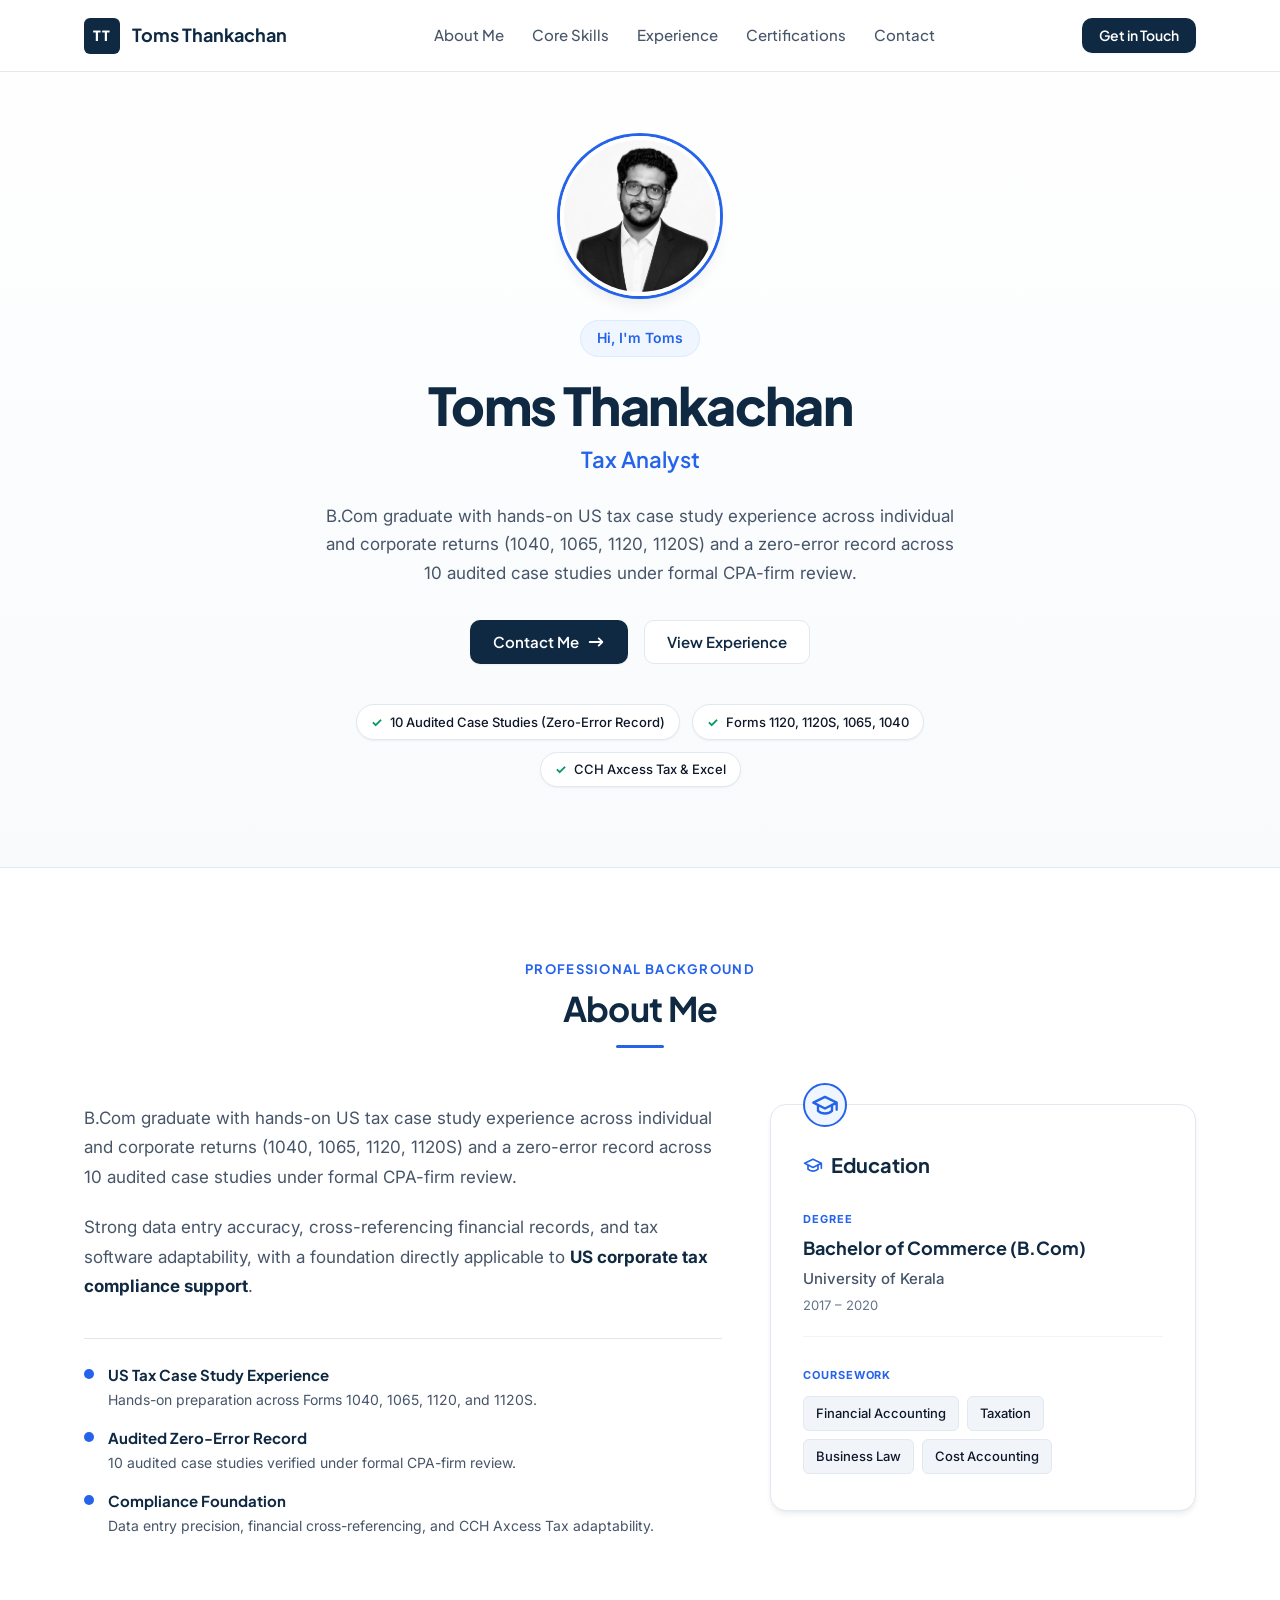
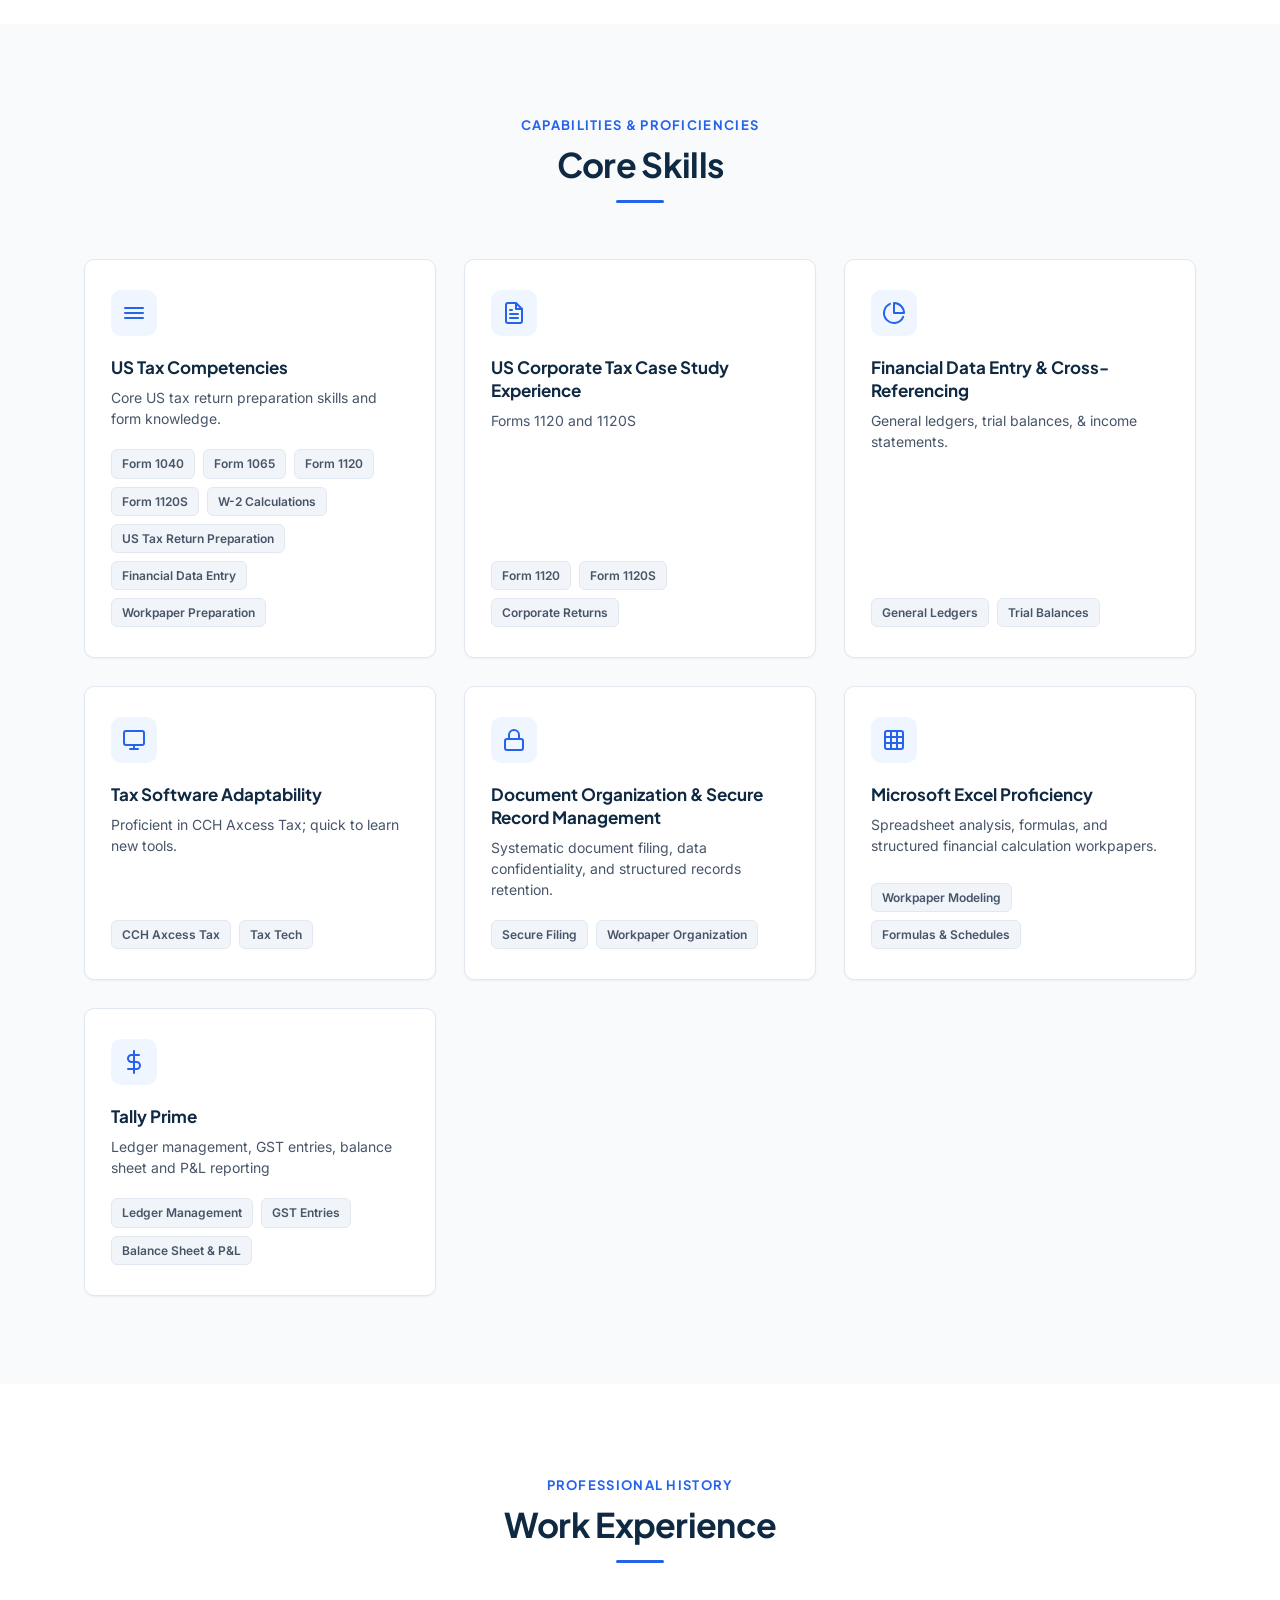
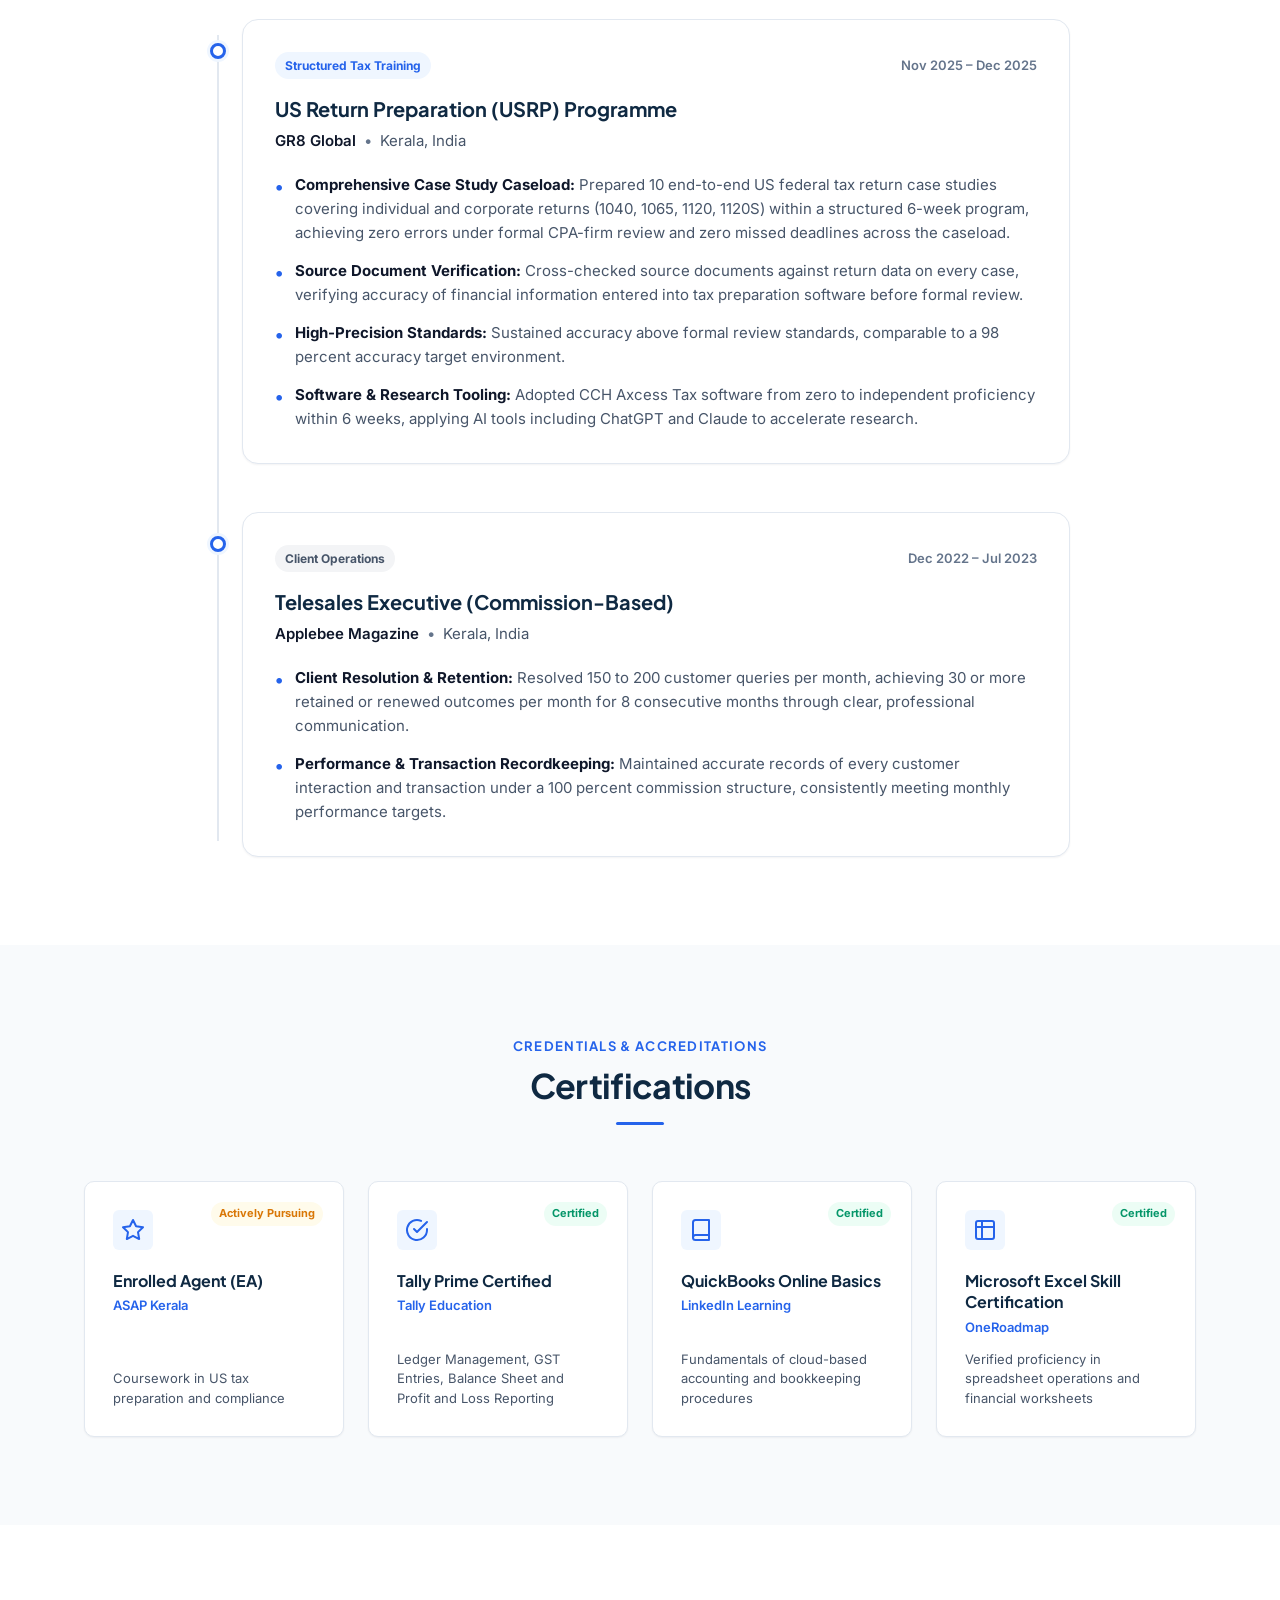
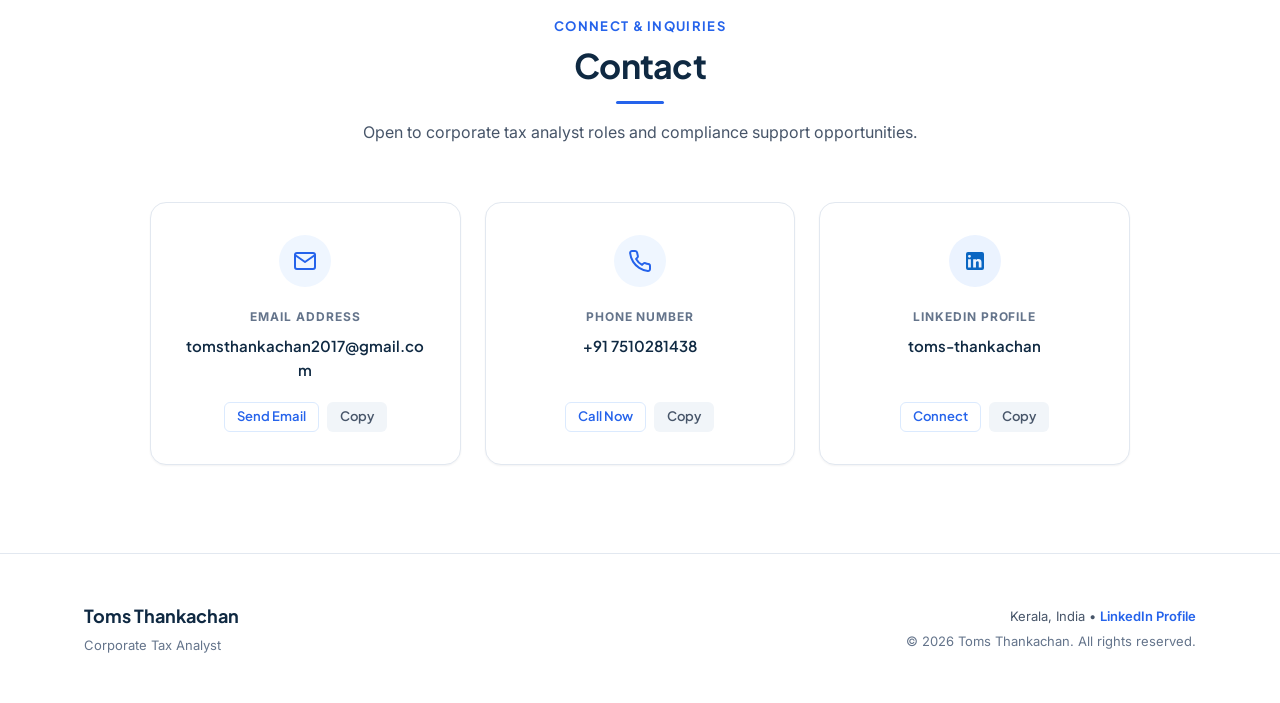
==== commit 30c936a8: "Update portfolio for Corporate Tax Analyst positioning" ====
--- a/index.html
+++ b/index.html
@@ -5,8 +5,8 @@
   <meta charset="UTF-8" />
   <meta name="viewport" content="width=device-width, initial-scale=1.0" />
   <meta name="description"
-    content="Professional Portfolio of Toms Thankachan — Aspiring Corporate Tax Analyst with hands-on US tax case study experience (Forms 1040, 1065, 1120, 1120S) and zero-error audit record." />
-  <title>Toms Thankachan | Aspiring Corporate Tax Analyst</title>
+    content="Toms Thankachan — Corporate Tax Analyst focused on US Tax Return Preparation (Forms 1040, 1065, 1120, 1120S), W-2 calculations, CCH Axcess Tax, and Excel-driven financial accuracy." />
+  <title>Toms Thankachan | Corporate Tax Analyst | US Tax & Accounting</title>
 
   <!-- Google Fonts: Plus Jakarta Sans & Inter -->
   <link rel="preconnect" href="https://fonts.googleapis.com" />
@@ -58,7 +58,7 @@
     <section class="section hero-section" id="hero">
       <div class="container hero-container">
         <div class="hero-photo reveal">
-          <img src="TOMS.jpeg" alt="Toms Thankachan — Aspiring Corporate Tax Analyst" class="hero-photo-img" width="160"
+          <img src="TOMS.jpeg" alt="Toms Thankachan — Tax Analyst" class="hero-photo-img" width="160"
             height="160" />
         </div>
 
@@ -68,7 +68,7 @@
           </div>
 
           <h1 class="hero-title">Toms Thankachan</h1>
-          <p class="hero-tagline">Aspiring Corporate Tax Analyst</p>
+          <p class="hero-tagline">Tax Analyst</p>
 
           <p class="hero-intro">
             B.Com graduate with hands-on US tax case study experience across individual and corporate returns (1040,
@@ -204,6 +204,28 @@
         </div>
 
         <div class="skills-grid">
+          <!-- New Skill Card: US Tax Competencies -->
+          <div class="skill-card reveal">
+            <div class="skill-icon-wrapper">
+              <svg viewBox="0 0 24 24" width="24" height="24" fill="none" stroke="currentColor" stroke-width="2" stroke-linecap="round" stroke-linejoin="round">
+                <path d="M3 7h18M3 12h18M3 17h18"></path>
+              </svg>
+            </div>
+            <div class="skill-content">
+              <h3 class="skill-title">US Tax Competencies</h3>
+              <p class="skill-description">Core US tax return preparation skills and form knowledge.</p>
+              <div class="skill-tags">
+                <span class="skill-tag">Form 1040</span>
+                <span class="skill-tag">Form 1065</span>
+                <span class="skill-tag">Form 1120</span>
+                <span class="skill-tag">Form 1120S</span>
+                <span class="skill-tag">W-2 Calculations</span>
+                <span class="skill-tag">US Tax Return Preparation</span>
+                <span class="skill-tag">Financial Data Entry</span>
+                <span class="skill-tag">Workpaper Preparation</span>
+              </div>
+            </div>
+          </div>
           <!-- Skill 1 -->
           <div class="skill-card reveal">
             <div class="skill-icon-wrapper">
@@ -581,7 +603,7 @@
     <div class="container footer-container">
       <div class="footer-brand">
         <span class="footer-logo">Toms Thankachan</span>
-        <span class="footer-tagline">Aspiring Corporate Tax Analyst</span>
+        <span class="footer-tagline">Corporate Tax Analyst</span>
       </div>
       <div class="footer-meta">
         <p>Kerala, India &bull; <a href="https://www.linkedin.com/in/toms-thankachan-093331238/" target="_blank" rel="noopener noreferrer" style="color:var(--color-accent);font-weight:600;">LinkedIn Profile</a></p>
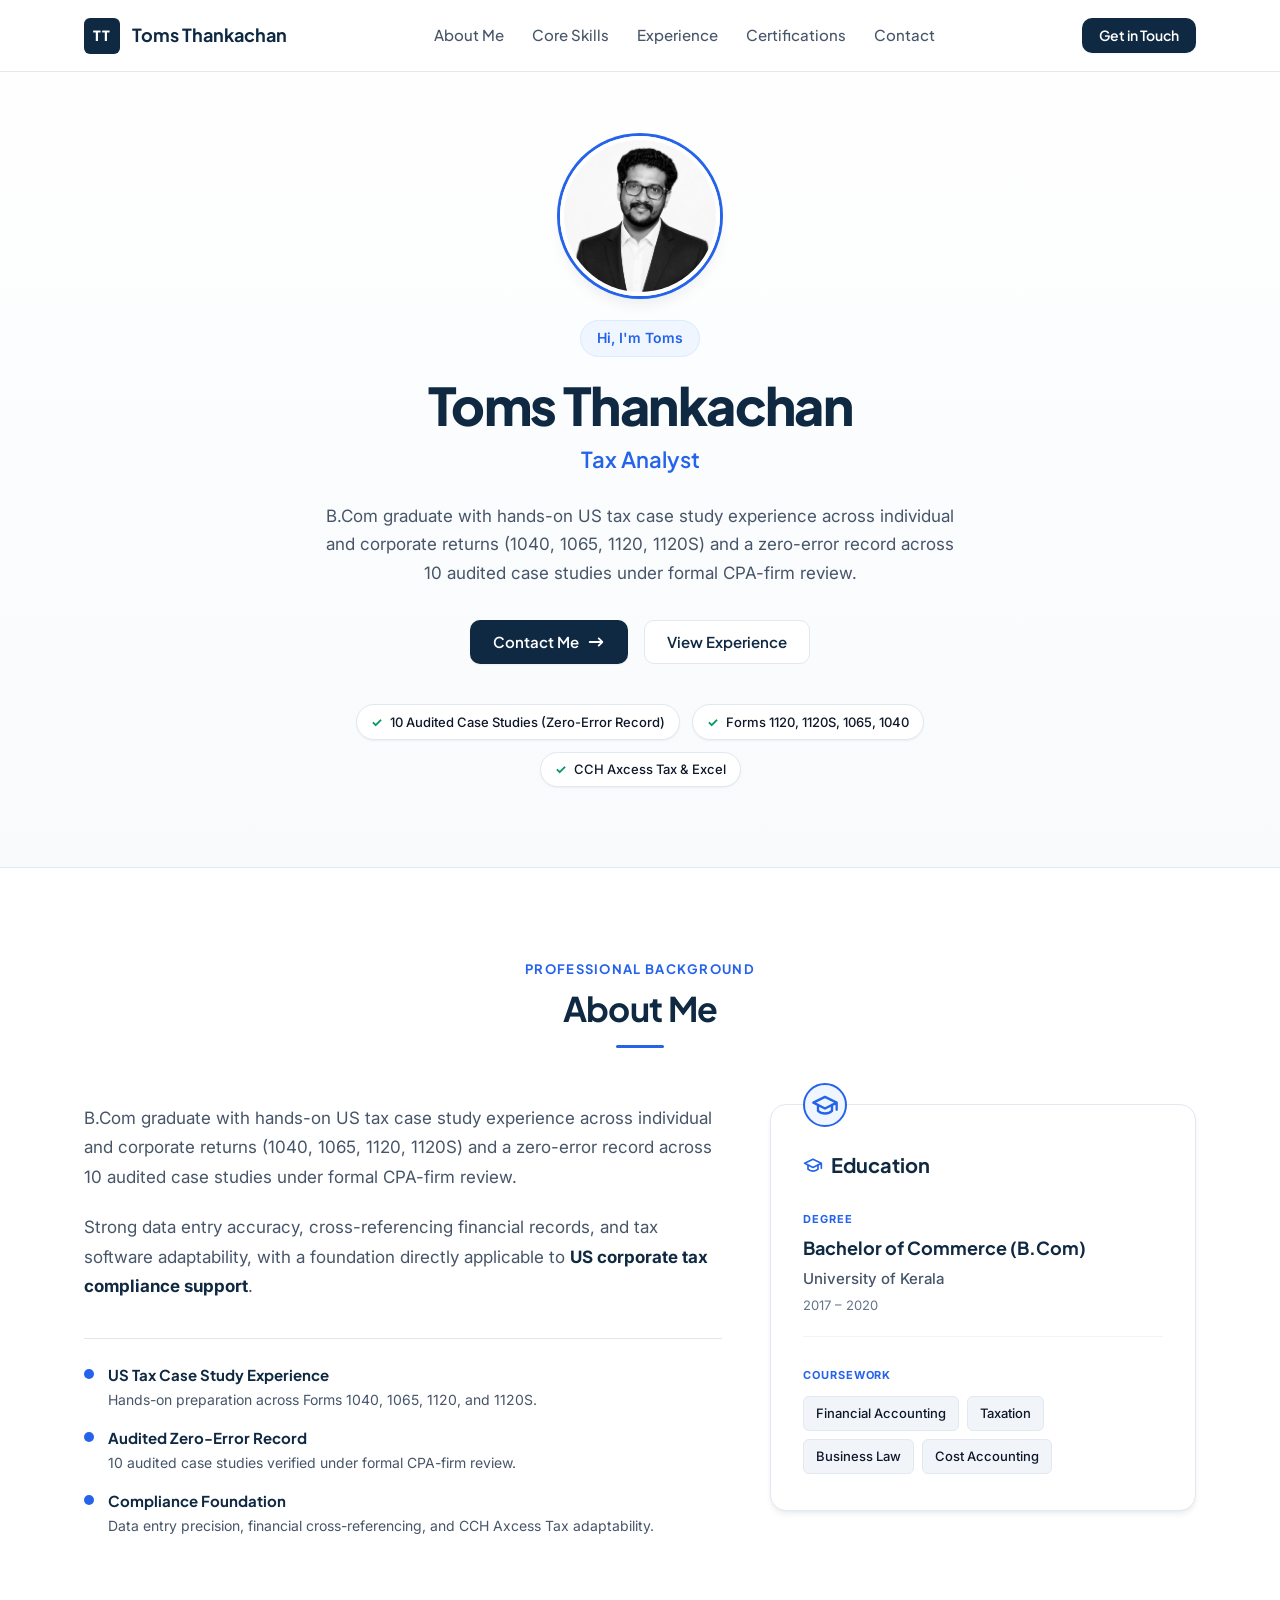
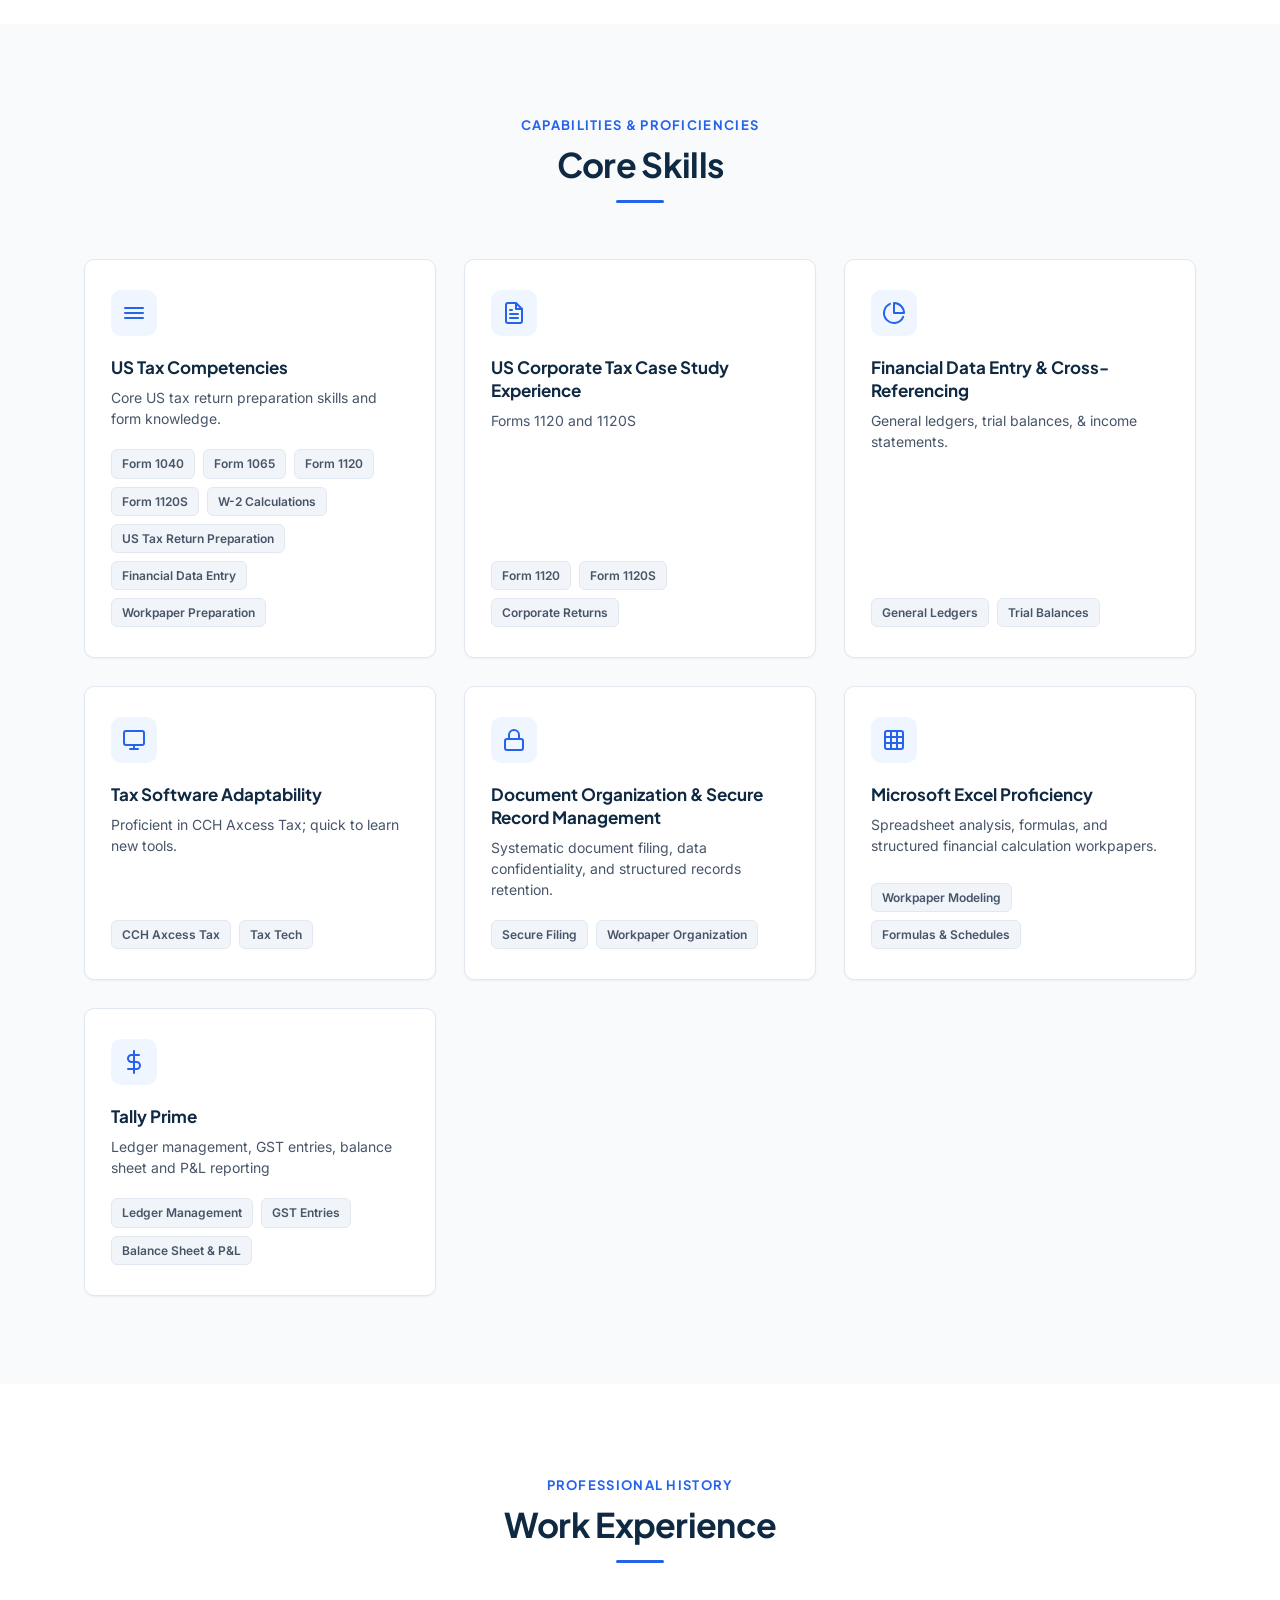
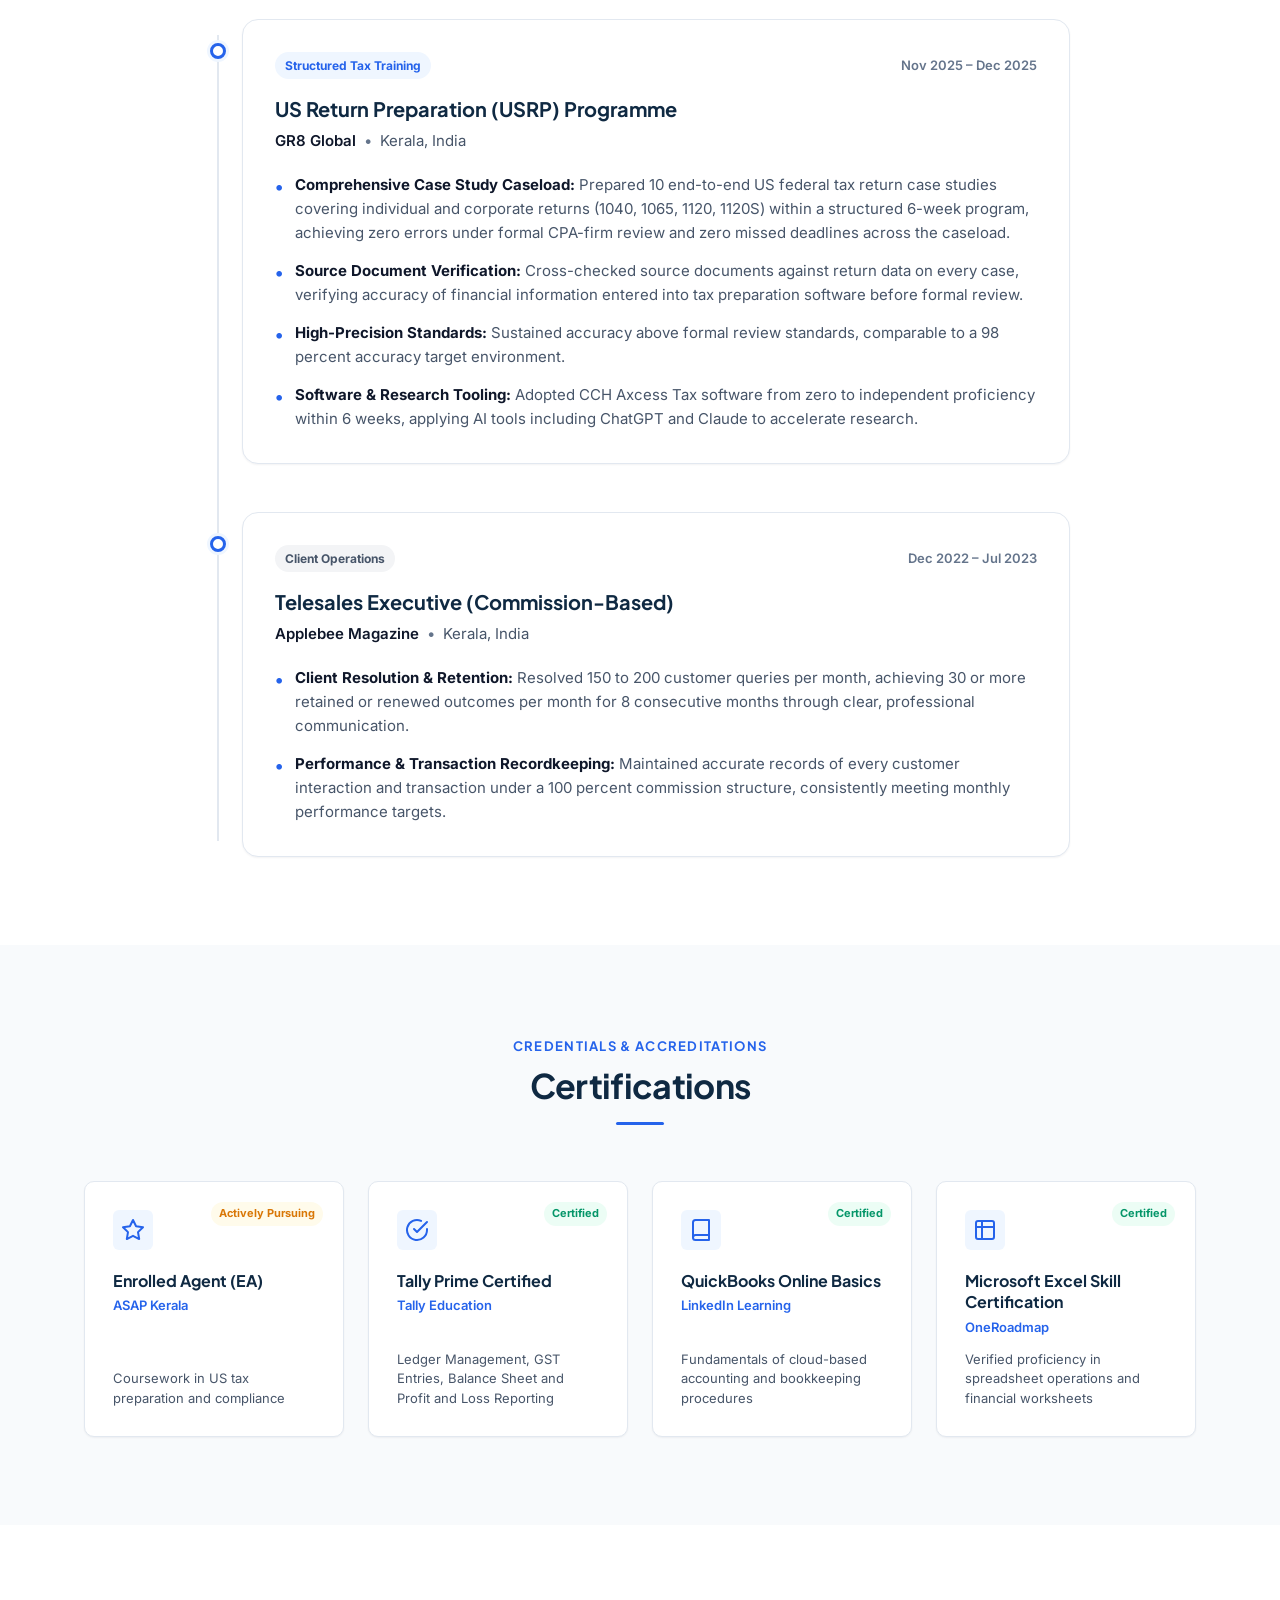
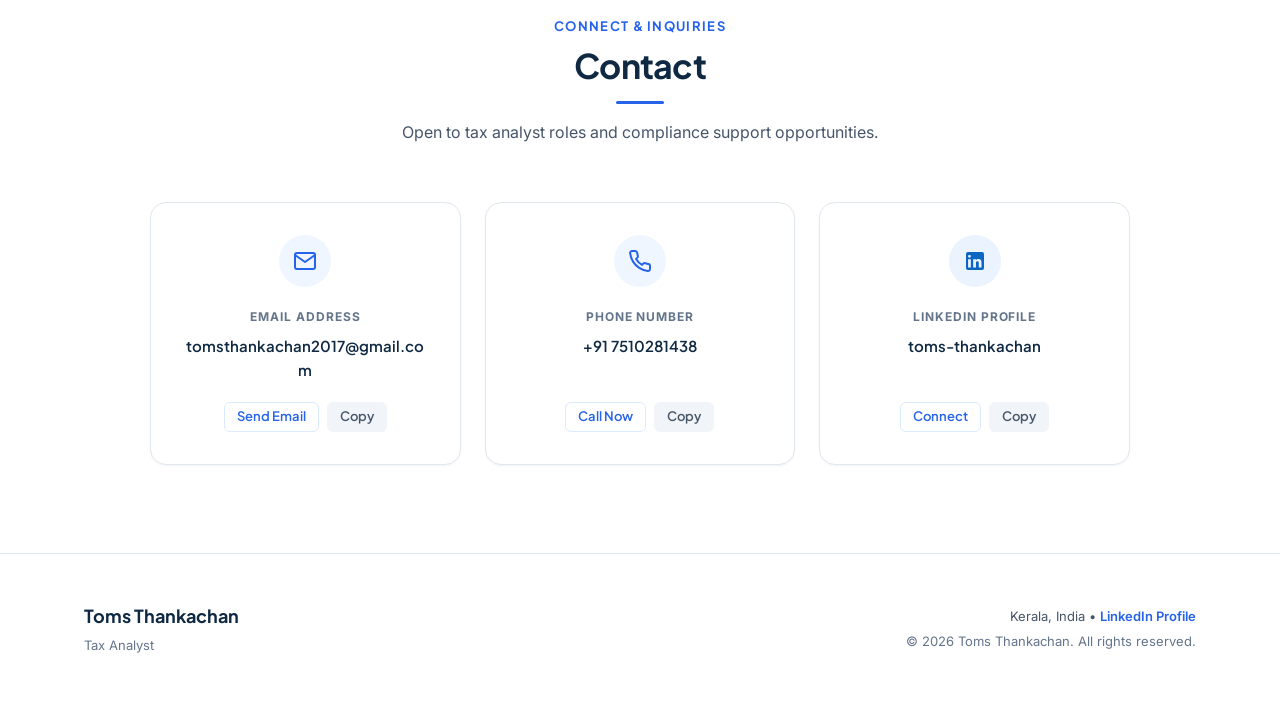
==== commit 9d65a7da: "Replace 'Corporate Tax Analyst' with 'Tax Analyst' across site" ====
--- a/index.html
+++ b/index.html
@@ -5,8 +5,8 @@
   <meta charset="UTF-8" />
   <meta name="viewport" content="width=device-width, initial-scale=1.0" />
   <meta name="description"
-    content="Toms Thankachan — Corporate Tax Analyst focused on US Tax Return Preparation (Forms 1040, 1065, 1120, 1120S), W-2 calculations, CCH Axcess Tax, and Excel-driven financial accuracy." />
-  <title>Toms Thankachan | Corporate Tax Analyst | US Tax & Accounting</title>
+    content="Toms Thankachan — Tax Analyst focused on US Tax Return Preparation (Forms 1040, 1065, 1120, 1120S), W-2 calculations, CCH Axcess Tax, and Excel-driven financial accuracy." />
+  <title>Toms Thankachan | Tax Analyst | US Tax & Accounting</title>
 
   <!-- Google Fonts: Plus Jakarta Sans & Inter -->
   <link rel="preconnect" href="https://fonts.googleapis.com" />
@@ -522,8 +522,8 @@
           <h2 class="section-title">Contact</h2>
           <div class="section-title-line"></div>
           <p class="section-subtitle">
-            Open to corporate tax analyst roles and compliance support opportunities.
-          </p>
+              Open to tax analyst roles and compliance support opportunities.
+            </p>
         </div>
 
         <div class="contact-grid">
@@ -603,7 +603,7 @@
     <div class="container footer-container">
       <div class="footer-brand">
         <span class="footer-logo">Toms Thankachan</span>
-        <span class="footer-tagline">Corporate Tax Analyst</span>
+        <span class="footer-tagline">Tax Analyst</span>
       </div>
       <div class="footer-meta">
         <p>Kerala, India &bull; <a href="https://www.linkedin.com/in/toms-thankachan-093331238/" target="_blank" rel="noopener noreferrer" style="color:var(--color-accent);font-weight:600;">LinkedIn Profile</a></p>
--- a/styles.css
+++ b/styles.css
@@ -1,5 +1,5 @@
 /* ==========================================================================
-   TOMS THANKACHAN — CORPORATE TAX ANALYST PORTFOLIO
+  TOMS THANKACHAN — TAX ANALYST PORTFOLIO
    Design System: Light Theme Corporate Finance & Tax
    ========================================================================== */
 
